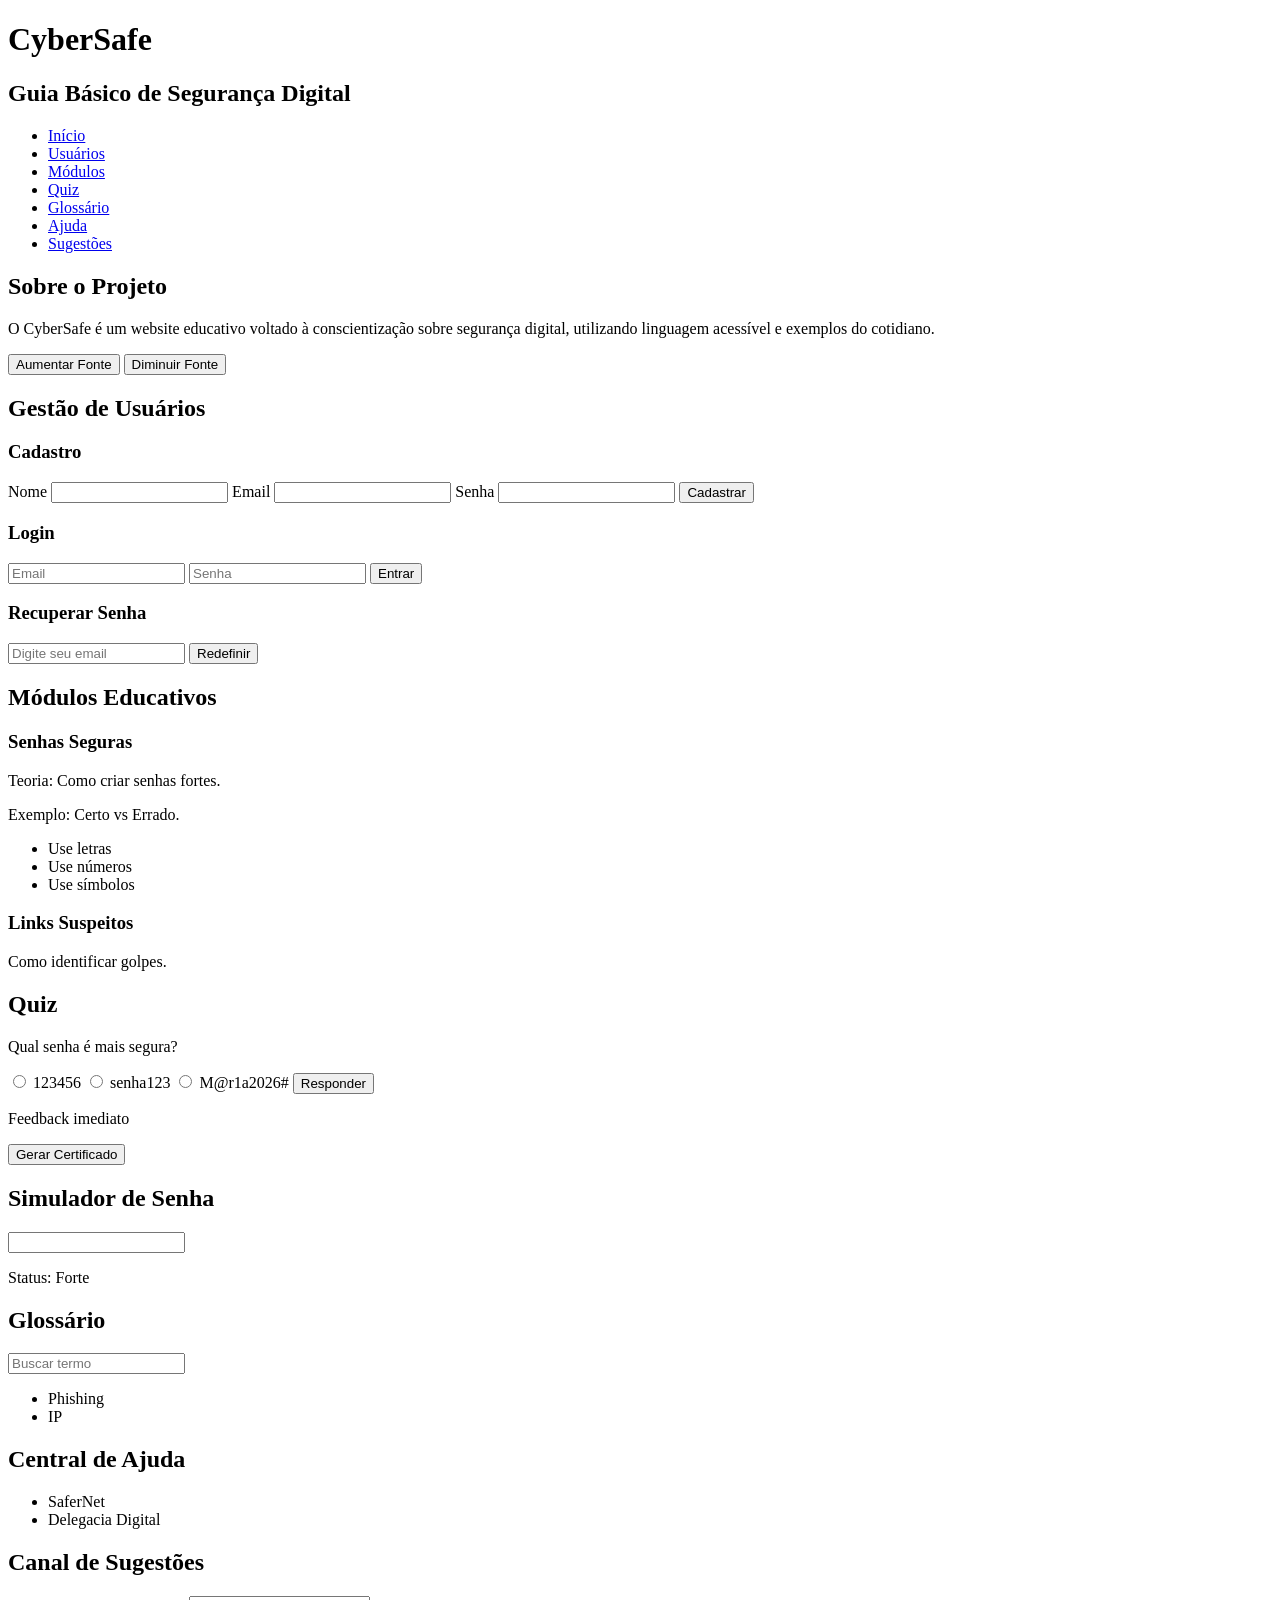
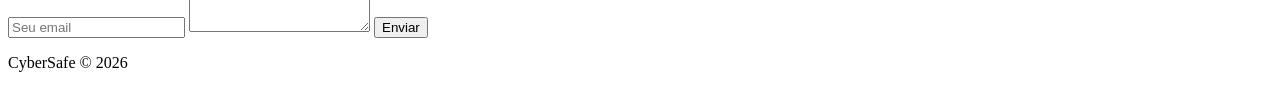
==== index.html @ d8302a33 "feat: adiciona esqueleto do website" ====
<!DOCTYPE html>
<html lang="pt-br">

<head>
<meta charset="UTF-8">
<meta name="viewport" content="width=device-width, initial-scale=1.0">
<title>CyberSafe – Guia Básico de Segurança Digital</title>
</head>

<body>

<header>
<h1>CyberSafe</h1>
<h2>Guia Básico de Segurança Digital</h2>

<nav>
<ul>
<li><a href="#inicio">Início</a></li>
<li><a href="#usuarios">Usuários</a></li>
<li><a href="#modulos">Módulos</a></li>
<li><a href="#quiz">Quiz</a></li>
<li><a href="#glossario">Glossário</a></li>
<li><a href="#ajuda">Ajuda</a></li>
<li><a href="#contato">Sugestões</a></li>
</ul>
</nav>
</header>

<main>

<section id="inicio">
<h2>Sobre o Projeto</h2>

<p>
O CyberSafe é um website educativo voltado à conscientização sobre segurança digital, utilizando linguagem acessível e exemplos do cotidiano.
</p>

<button>Aumentar Fonte</button>
<button>Diminuir Fonte</button>
</section>

<section id="usuarios">

<h2>Gestão de Usuários</h2>

<h3>Cadastro</h3>

<form>
<label>Nome</label>
<input type="text" required>

<label>Email</label>
<input type="email" required>

<label>Senha</label>
<input type="password" required>

<button>Cadastrar</button>
</form>

<h3>Login</h3>

<form>
<input type="email" placeholder="Email" required>
<input type="password" placeholder="Senha" required>
<button>Entrar</button>
</form>

<h3>Recuperar Senha</h3>

<form>
<input type="email" placeholder="Digite seu email">
<button>Redefinir</button>
</form>

</section>

<section id="modulos">

<h2>Módulos Educativos</h2>

<article>
<h3>Senhas Seguras</h3>

<p>Teoria: Como criar senhas fortes.</p>

<p>Exemplo: Certo vs Errado.</p>

<ul>
<li>Use letras</li>
<li>Use números</li>
<li>Use símbolos</li>
</ul>
</article>

<article>
<h3>Links Suspeitos</h3>
<p>Como identificar golpes.</p>
</article>

</section>

<section id="quiz">

<h2>Quiz</h2>

<form>

<p>Qual senha é mais segura?</p>

<label>
<input type="radio" name="q1">
123456
</label>

<label>
<input type="radio" name="q1">
senha123
</label>

<label>
<input type="radio" name="q1">
M@r1a2026#
</label>

<button>Responder</button>

</form>

<p>Feedback imediato</p>

<button>Gerar Certificado</button>

</section>

<section>

<h2>Simulador de Senha</h2>

<input type="password">
<p>Status: Forte</p>

</section>

<section id="glossario">

<h2>Glossário</h2>

<form>
<input type="search" placeholder="Buscar termo">
</form>

<ul>
<li>Phishing</li>
<li>IP</li>
</ul>

</section>

<section id="ajuda">

<h2>Central de Ajuda</h2>

<ul>
<li>SaferNet</li>
<li>Delegacia Digital</li>
</ul>

</section>

<section id="contato">

<h2>Canal de Sugestões</h2>

<form>

<input type="email" placeholder="Seu email">

<textarea></textarea>

<button>Enviar</button>

</form>

</section>

</main>

<footer>

<p>CyberSafe © 2026</p>

</footer>

</body>
</html>
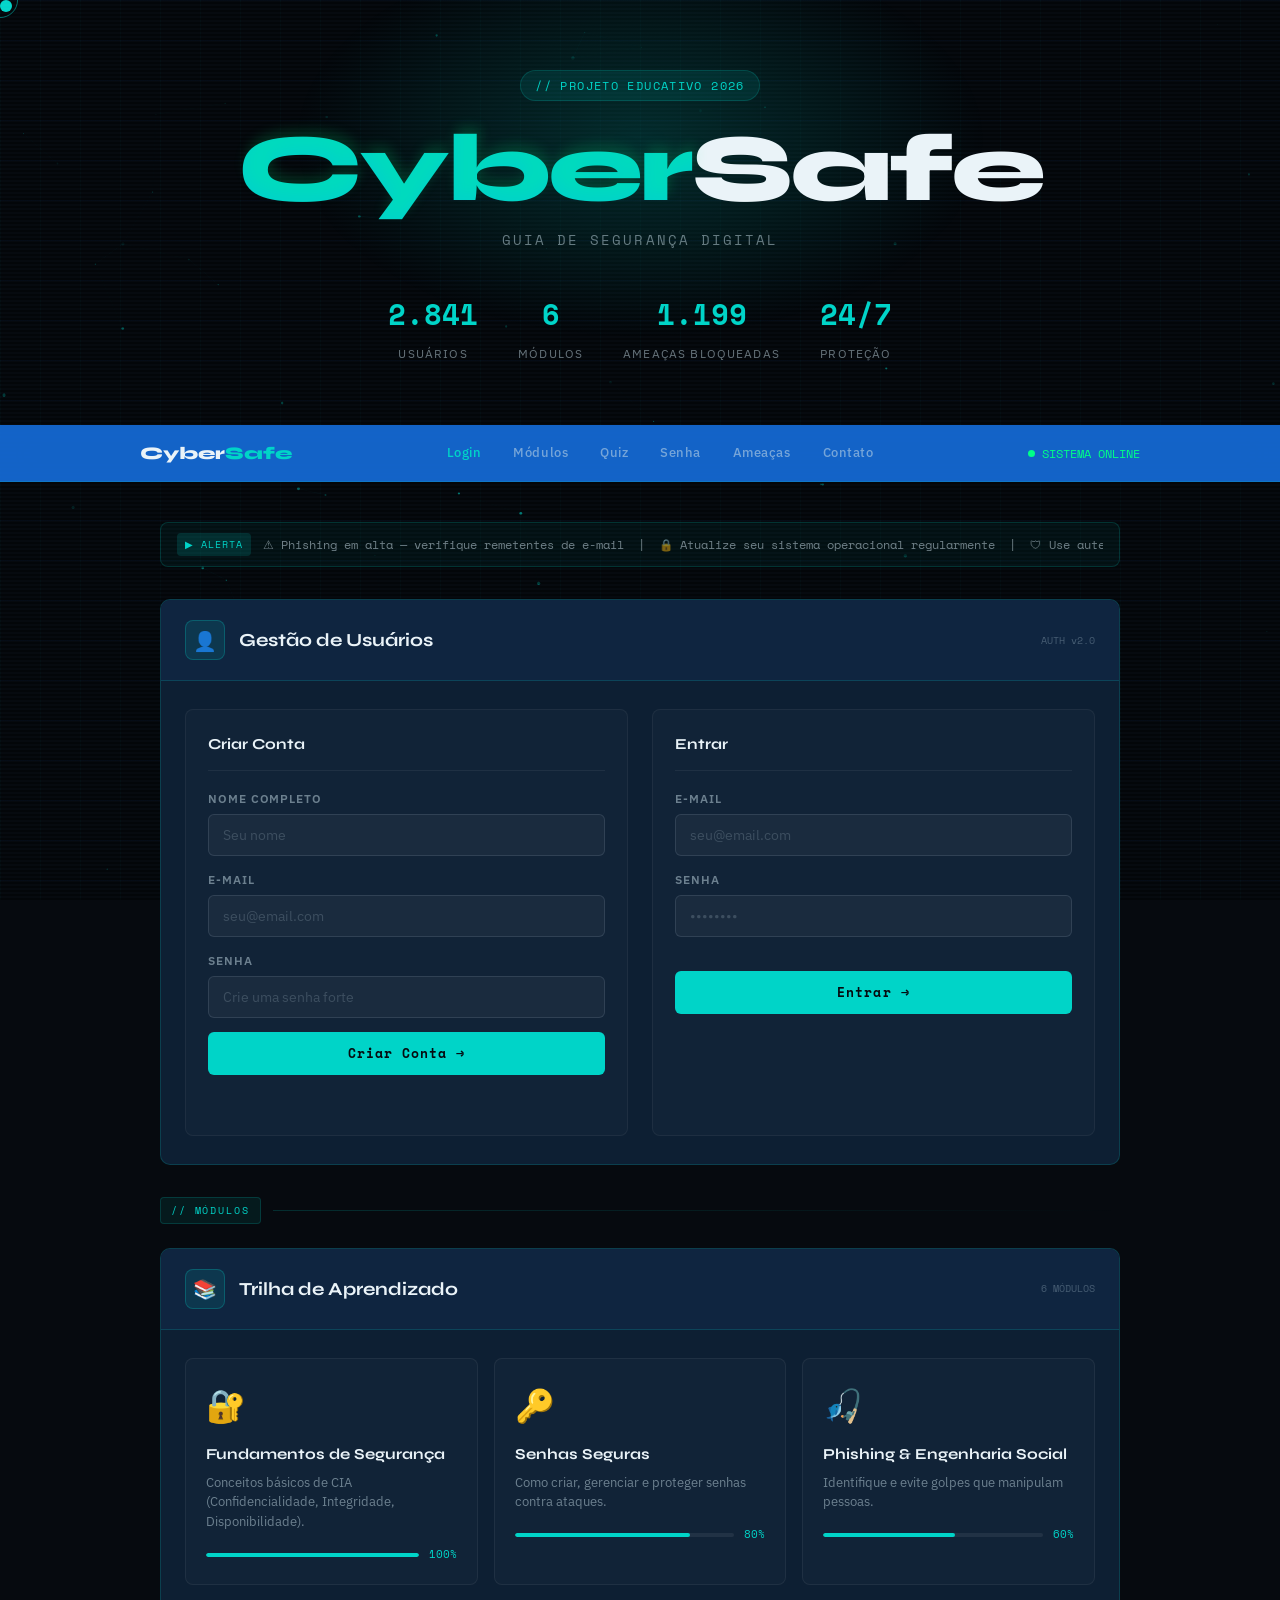
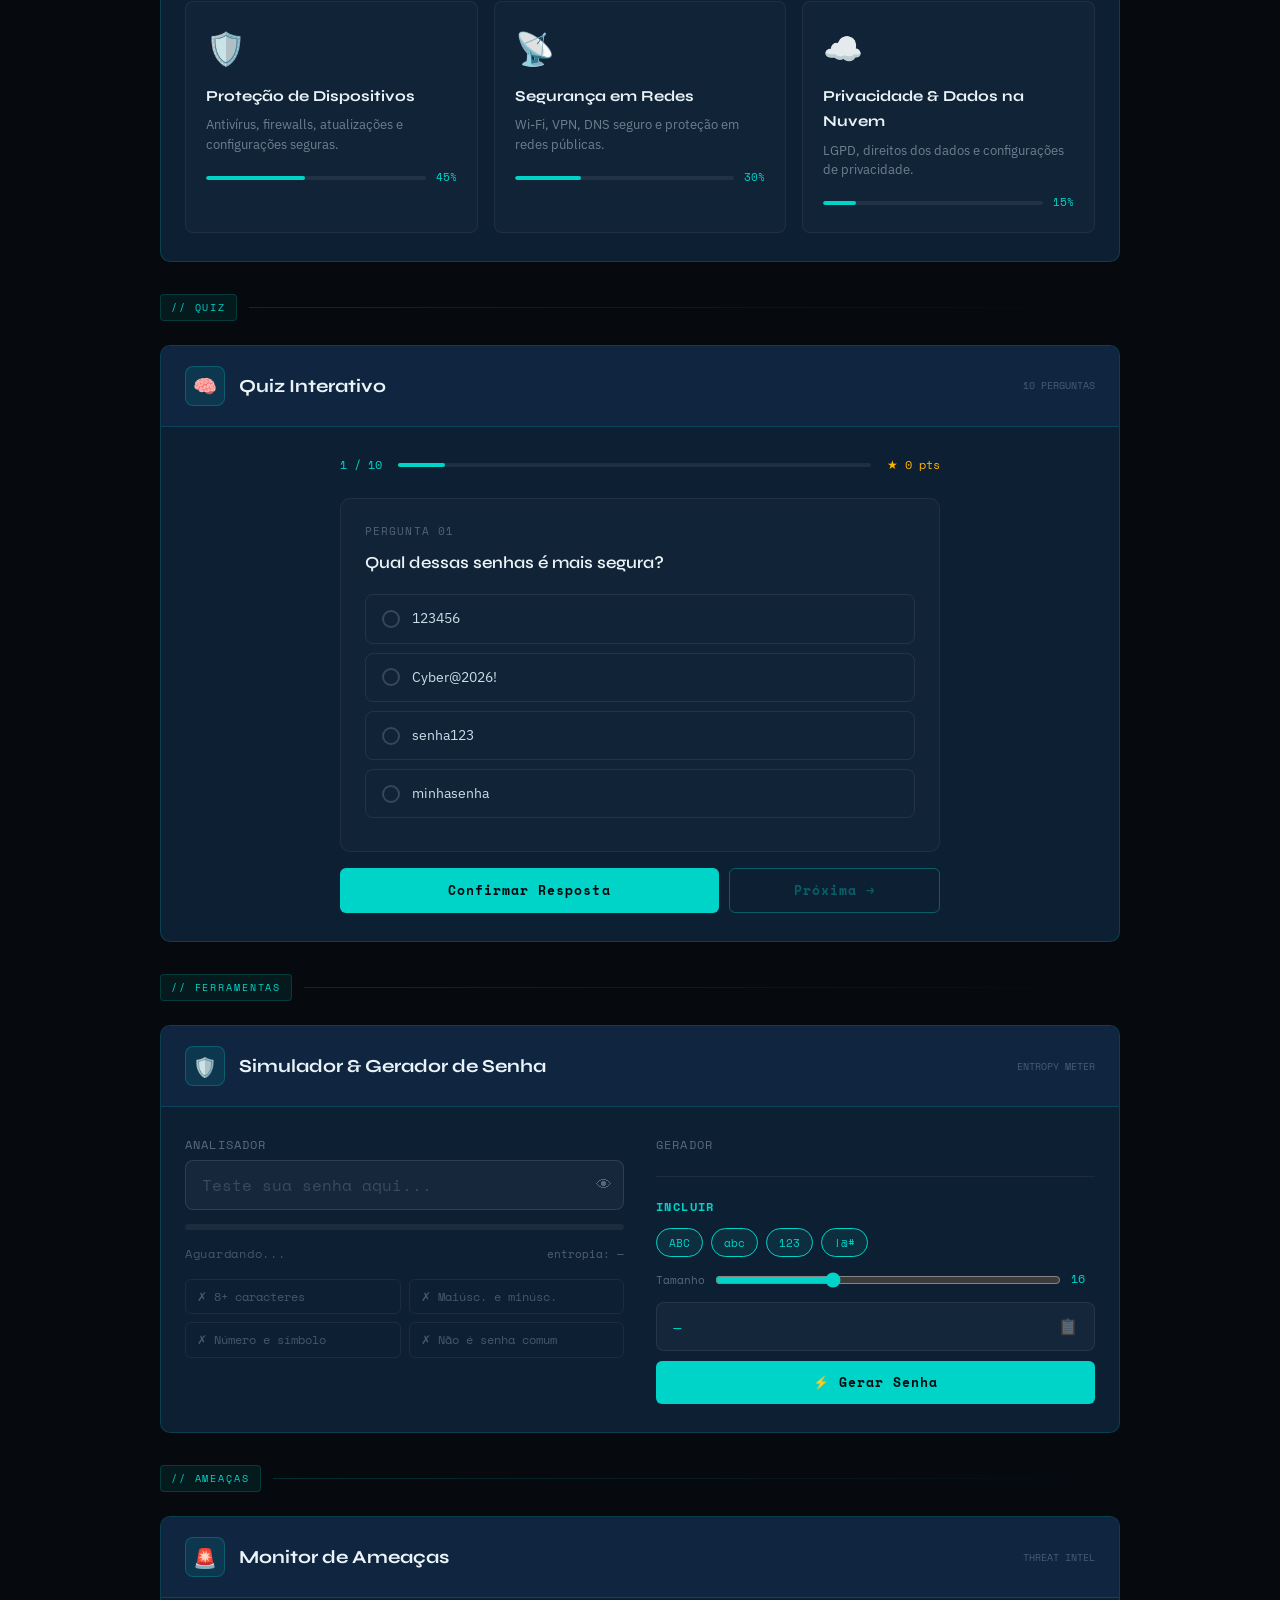
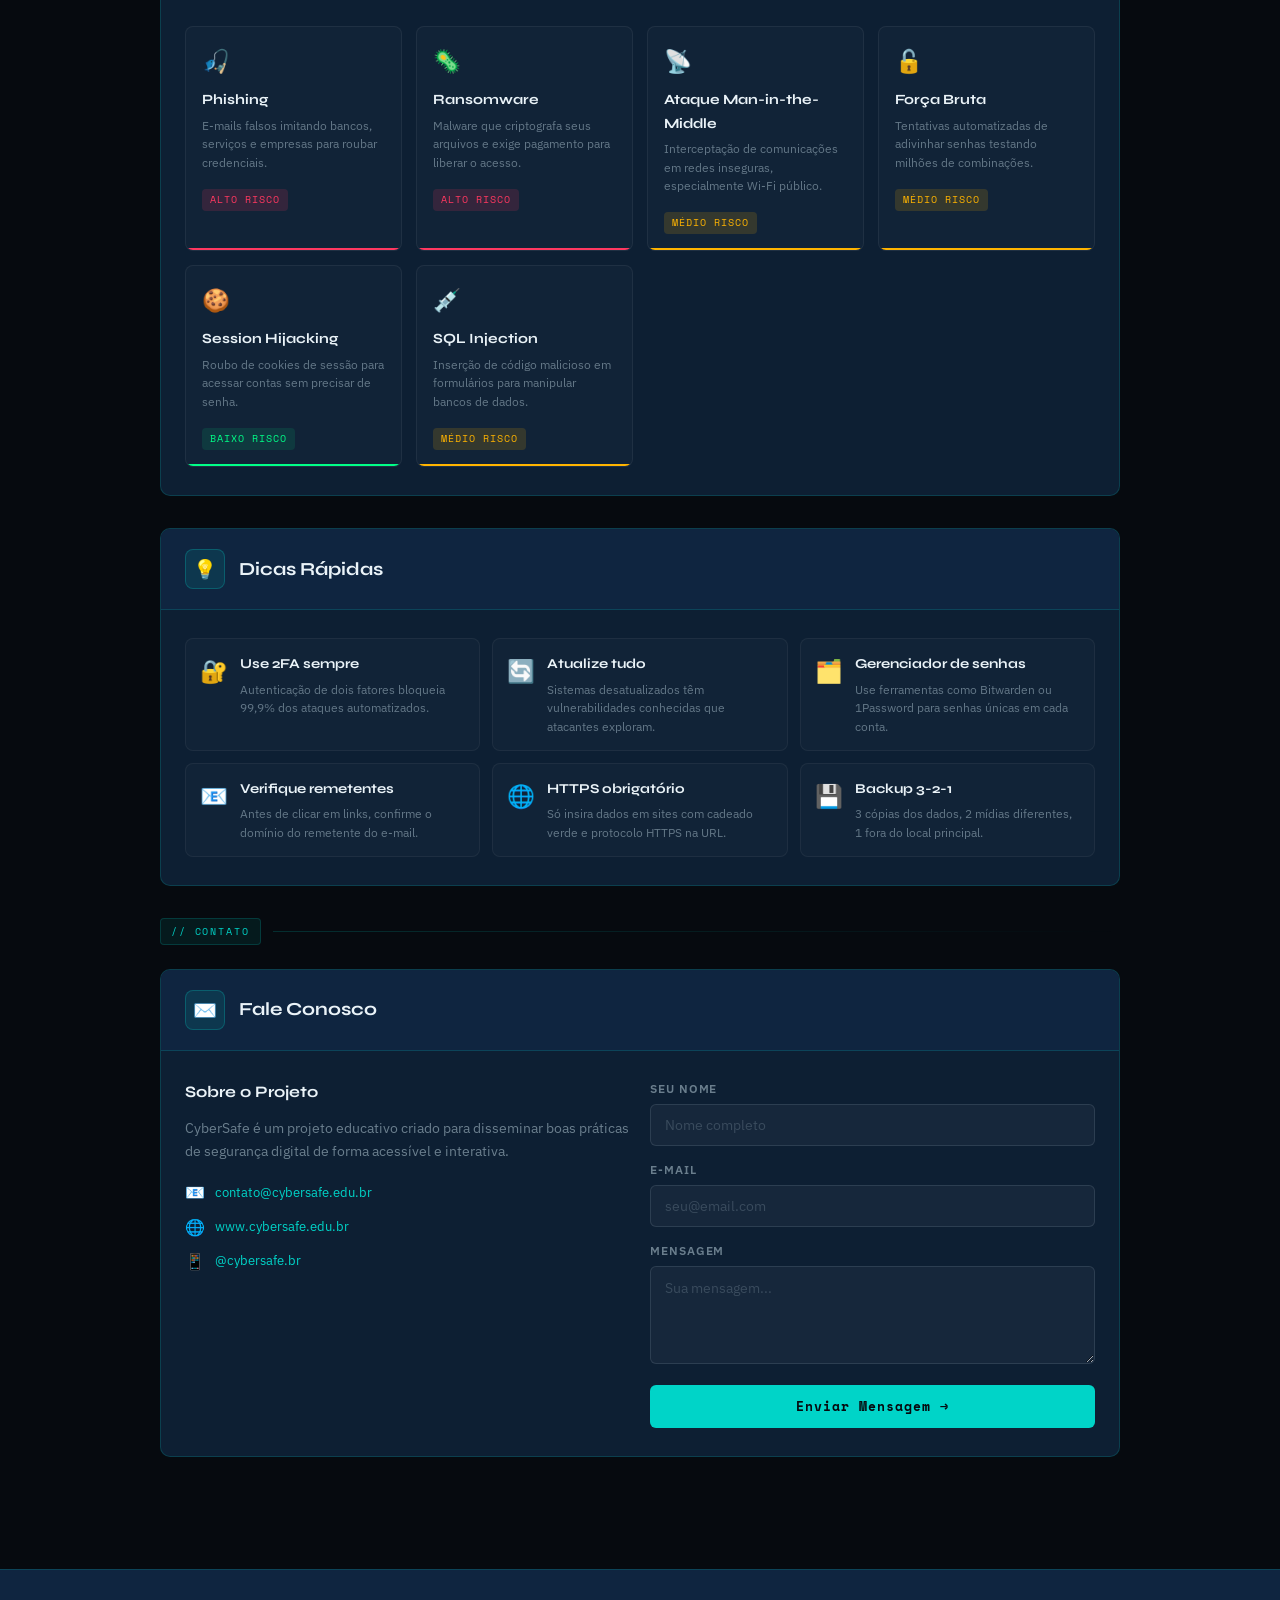
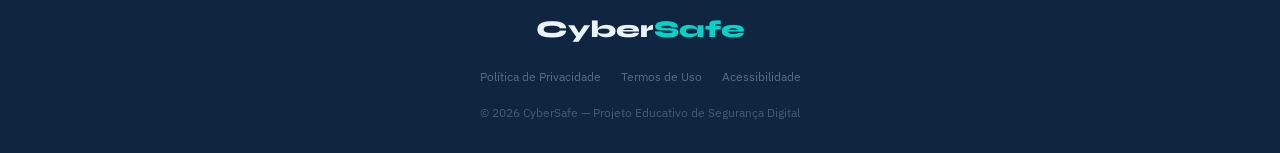
==== commit 8eb80f95: "feat: Aprimoramento do javascript" ====
--- a/index.html
+++ b/index.html
@@ -1,196 +1,441 @@
 <!DOCTYPE html>
 <html lang="pt-br">
-
 <head>
-<meta charset="UTF-8">
-<meta name="viewport" content="width=device-width, initial-scale=1.0">
-<title>CyberSafe – Guia Básico de Segurança Digital</title>
+  <meta charset="UTF-8">
+  <title>CyberSafe – Segurança Digital</title>
+  <meta name="viewport" content="width=device-width, initial-scale=1.0">
+  <link rel="preconnect" href="https://fonts.googleapis.com">
+  <link href="https://fonts.googleapis.com/css2?family=Space+Mono:wght@400;700&family=Syne:wght@400;600;700;800&family=IBM+Plex+Sans:wght@300;400;500;600&display=swap" rel="stylesheet">
+  <link rel="stylesheet" href="style.css">
 </head>
-
 <body>
 
+<!-- CURSOR -->
+<div id="cursor"></div>
+<div id="cursor-ring"></div>
+
+<!-- PARTICLES -->
+<canvas id="particles"></canvas>
+
+<!-- TOAST CONTAINER -->
+<div id="toast-container"></div>
+
+<!-- MODULE MODAL -->
+<div class="module-modal-overlay" id="module-overlay">
+  <div class="module-modal" id="module-modal">
+    <div class="modal-header">
+      <span class="modal-title" id="modal-title">Módulo</span>
+      <button class="modal-close" id="modal-close">✕</button>
+    </div>
+    <div class="modal-body" id="modal-body"></div>
+    <div class="modal-footer">
+      <button class="btn btn-primary" style="flex:1" onclick="document.getElementById('module-overlay').classList.remove('active')">Fechar</button>
+      <button class="btn btn-outline" style="flex:1" onclick="markModuleComplete()">✓ Marcar como Concluído</button>
+    </div>
+  </div>
+</div>
+
+<!-- HEADER -->
 <header>
-<h1>CyberSafe</h1>
-<h2>Guia Básico de Segurança Digital</h2>
-
+  <div class="header-glow"></div>
+  <div class="badge">// PROJETO EDUCATIVO 2026</div>
+  <h1><span class="cyber" data-text="Cyber">Cyber</span>Safe</h1>
+  <p>Guia de Segurança Digital</p>
+  <div class="header-stats">
+    <div class="stat-item">
+      <span class="stat-num" id="stat-users">2,847</span>
+      <span class="stat-label">Usuários</span>
+    </div>
+    <div class="stat-item">
+      <span class="stat-num">6</span>
+      <span class="stat-label">Módulos</span>
+    </div>
+    <div class="stat-item">
+      <span class="stat-num" id="stat-threats">1,204</span>
+      <span class="stat-label">Ameaças bloqueadas</span>
+    </div>
+    <div class="stat-item">
+      <span class="stat-num">24/7</span>
+      <span class="stat-label">Proteção</span>
+    </div>
+  </div>
+</header>
+
+<!-- NAV -->
 <nav>
-<ul>
-<li><a href="#inicio">Início</a></li>
-<li><a href="#usuarios">Usuários</a></li>
-<li><a href="#modulos">Módulos</a></li>
-<li><a href="#quiz">Quiz</a></li>
-<li><a href="#glossario">Glossário</a></li>
-<li><a href="#ajuda">Ajuda</a></li>
-<li><a href="#contato">Sugestões</a></li>
-</ul>
+  <div class="nav-inner">
+    <div class="nav-logo">Cyber<span>Safe</span></div>
+    <div class="nav-links">
+      <a href="#login">Login</a>
+      <a href="#modulos">Módulos</a>
+      <a href="#quiz">Quiz</a>
+      <a href="#ferramentas">Senha</a>
+      <a href="#ameacas">Ameaças</a>
+      <a href="#contato">Contato</a>
+    </div>
+    <div class="nav-status">
+      <div class="status-dot"></div>
+      SISTEMA ONLINE
+    </div>
+  </div>
 </nav>
-</header>
 
 <main>
 
-<section id="inicio">
-<h2>Sobre o Projeto</h2>
-
-<p>
-O CyberSafe é um website educativo voltado à conscientização sobre segurança digital, utilizando linguagem acessível e exemplos do cotidiano.
-</p>
-
-<button>Aumentar Fonte</button>
-<button>Diminuir Fonte</button>
-</section>
-
-<section id="usuarios">
-
-<h2>Gestão de Usuários</h2>
-
-<h3>Cadastro</h3>
-
-<form>
-<label>Nome</label>
-<input type="text" required>
-
-<label>Email</label>
-<input type="email" required>
-
-<label>Senha</label>
-<input type="password" required>
-
-<button>Cadastrar</button>
-</form>
-
-<h3>Login</h3>
-
-<form>
-<input type="email" placeholder="Email" required>
-<input type="password" placeholder="Senha" required>
-<button>Entrar</button>
-</form>
-
-<h3>Recuperar Senha</h3>
-
-<form>
-<input type="email" placeholder="Digite seu email">
-<button>Redefinir</button>
-</form>
-
-</section>
-
-<section id="modulos">
-
-<h2>Módulos Educativos</h2>
-
-<article>
-<h3>Senhas Seguras</h3>
-
-<p>Teoria: Como criar senhas fortes.</p>
-
-<p>Exemplo: Certo vs Errado.</p>
-
-<ul>
-<li>Use letras</li>
-<li>Use números</li>
-<li>Use símbolos</li>
-</ul>
-</article>
-
-<article>
-<h3>Links Suspeitos</h3>
-<p>Como identificar golpes.</p>
-</article>
-
-</section>
-
-<section id="quiz">
-
-<h2>Quiz</h2>
-
-<form>
-
-<p>Qual senha é mais segura?</p>
-
-<label>
-<input type="radio" name="q1">
-123456
-</label>
-
-<label>
-<input type="radio" name="q1">
-senha123
-</label>
-
-<label>
-<input type="radio" name="q1">
-M@r1a2026#
-</label>
-
-<button>Responder</button>
-
-</form>
-
-<p>Feedback imediato</p>
-
-<button>Gerar Certificado</button>
-
-</section>
-
-<section>
-
-<h2>Simulador de Senha</h2>
-
-<input type="password">
-<p>Status: Forte</p>
-
-</section>
-
-<section id="glossario">
-
-<h2>Glossário</h2>
-
-<form>
-<input type="search" placeholder="Buscar termo">
-</form>
-
-<ul>
-<li>Phishing</li>
-<li>IP</li>
-</ul>
-
-</section>
-
-<section id="ajuda">
-
-<h2>Central de Ajuda</h2>
-
-<ul>
-<li>SaferNet</li>
-<li>Delegacia Digital</li>
-</ul>
-
-</section>
-
-<section id="contato">
-
-<h2>Canal de Sugestões</h2>
-
-<form>
-
-<input type="email" placeholder="Seu email">
-
-<textarea></textarea>
-
-<button>Enviar</button>
-
-</form>
-
-</section>
+  <!-- TICKER -->
+  <div class="ticker-wrap">
+    <div class="ticker-label">▶ ALERTA</div>
+    <div class="ticker-scroll">
+      <div class="ticker-inner">
+        ⚠ Phishing em alta — verifique remetentes de e-mail &nbsp;|&nbsp;
+        🔒 Atualize seu sistema operacional regularmente &nbsp;|&nbsp;
+        🛡 Use autenticação em dois fatores em todas as contas &nbsp;|&nbsp;
+        🔑 Nunca reutilize senhas entre serviços diferentes &nbsp;|&nbsp;
+        📡 Evite redes Wi-Fi públicas sem VPN &nbsp;|&nbsp;
+        💾 Faça backups periódicos dos seus dados importantes &nbsp;|&nbsp;
+        🧩 Mantenha seus aplicativos sempre atualizados
+      </div>
+    </div>
+  </div>
+
+  <!-- LOGIN / CADASTRO -->
+  <section id="login" class="card" style="scroll-margin-top:70px">
+    <div class="card-header">
+      <div class="card-icon">👤</div>
+      <h2>Gestão de Usuários</h2>
+      <span class="card-meta">AUTH v2.0</span>
+    </div>
+    <div class="card-body">
+      <div id="session-bar">
+        <div class="session-avatar" id="session-avatar">😊</div>
+        <div class="session-info">
+          <div class="session-name" id="session-name">—</div>
+          <div class="session-status">● Sessão ativa</div>
+        </div>
+        <button id="btn-logout">Sair</button>
+      </div>
+      <div id="auth-forms">
+        <div class="form-grid">
+          <div class="form-box">
+            <h3>Criar Conta</h3>
+            <div class="field">
+              <label for="reg-name">Nome completo</label>
+              <input id="reg-name" type="text" placeholder="Seu nome">
+            </div>
+            <div class="field">
+              <label for="reg-email">E-mail</label>
+              <input id="reg-email" type="email" placeholder="seu@email.com">
+            </div>
+            <div class="field">
+              <label for="reg-pass">Senha</label>
+              <input id="reg-pass" type="password" placeholder="Crie uma senha forte">
+            </div>
+            <button id="btn-cadastro" class="btn btn-primary" style="margin-bottom:8px">Criar Conta →</button>
+            <p id="msg-cadastro" class="form-msg"></p>
+          </div>
+          <div class="form-box">
+            <h3>Entrar</h3>
+            <div class="field">
+              <label for="login-email">E-mail</label>
+              <input id="login-email" type="email" placeholder="seu@email.com">
+            </div>
+            <div class="field">
+              <label for="login-pass">Senha</label>
+              <input id="login-pass" type="password" placeholder="••••••••">
+            </div>
+            <div class="spacer"></div>
+            <button id="btn-login" class="btn btn-primary" style="margin-bottom:8px">Entrar →</button>
+            <p id="msg-login" class="form-msg"></p>
+          </div>
+        </div>
+      </div>
+    </div>
+  </section>
+
+  <!-- MÓDULOS -->
+  <div class="section-label" id="modulos">
+    <span class="tag">// MÓDULOS</span>
+    <div class="line"></div>
+  </div>
+
+  <div class="card" style="margin-bottom:32px">
+    <div class="card-header">
+      <div class="card-icon">📚</div>
+      <h2>Trilha de Aprendizado</h2>
+      <span class="card-meta">6 MÓDULOS</span>
+    </div>
+    <div class="card-body">
+      <div class="modules-grid" id="modules-grid">
+        <!-- Injetado via script.js -->
+      </div>
+    </div>
+  </div>
+
+  <!-- QUIZ -->
+  <div class="section-label" id="quiz">
+    <span class="tag">// QUIZ</span>
+    <div class="line"></div>
+  </div>
+
+  <section class="card" style="scroll-margin-top:70px">
+    <div class="card-header">
+      <div class="card-icon">🧠</div>
+      <h2>Quiz Interativo</h2>
+      <span class="card-meta">10 PERGUNTAS</span>
+    </div>
+    <div class="card-body">
+      <div class="quiz-container">
+        <div class="quiz-header">
+          <span class="quiz-prog-label" id="quiz-prog-label">1 / 10</span>
+          <div class="quiz-prog-bar-track">
+            <div class="quiz-prog-bar-fill" id="quiz-prog-fill" style="width:10%"></div>
+          </div>
+          <span class="quiz-score-badge" id="quiz-score-badge">★ 0 pts</span>
+        </div>
+        <div class="question-card slide-in" id="question-card">
+          <div class="question-num" id="question-num">PERGUNTA 01</div>
+          <p class="question-text" id="question-text">—</p>
+          <div id="options-list"></div>
+        </div>
+        <div class="quiz-feedback" id="quiz-feedback"></div>
+        <div class="quiz-actions">
+          <button id="btn-responder" class="btn btn-primary" style="flex:2">Confirmar Resposta</button>
+          <button id="btn-next" class="btn btn-outline" style="flex:1" disabled>Próxima →</button>
+        </div>
+        <div id="quiz-result">
+          <span class="result-emoji" id="result-emoji">🎉</span>
+          <h3 id="result-title">Parabéns!</h3>
+          <p id="result-text">Você completou o quiz.</p>
+          <span class="result-score" id="result-score">0 / 100</span>
+          <button id="btn-certificado" class="btn btn-accent" style="max-width:280px;margin:0 auto 12px">🏆 Gerar Certificado</button>
+          <br>
+          <button id="btn-reiniciar" class="btn btn-outline" style="max-width:280px;margin:0 auto">↺ Tentar Novamente</button>
+          <div id="cert-preview"></div>
+        </div>
+      </div>
+    </div>
+  </section>
+
+  <!-- SIMULADOR DE SENHA -->
+  <div class="section-label" id="ferramentas">
+    <span class="tag">// FERRAMENTAS</span>
+    <div class="line"></div>
+  </div>
+
+  <section class="card" style="scroll-margin-top:70px">
+    <div class="card-header">
+      <div class="card-icon">🛡️</div>
+      <h2>Simulador & Gerador de Senha</h2>
+      <span class="card-meta">ENTROPY METER</span>
+    </div>
+    <div class="card-body">
+      <div style="display:grid;grid-template-columns:repeat(auto-fit,minmax(280px,1fr));gap:32px">
+        <div class="strength-wrap">
+          <div class="strength-top">
+            <span style="font-family:var(--mono);font-size:0.72rem;color:rgba(200,221,232,0.4);letter-spacing:0.1em;text-transform:uppercase">Analisador</span>
+          </div>
+          <div class="pass-input-wrap">
+            <input id="strength-input" type="password" placeholder="Teste sua senha aqui...">
+            <button class="toggle-pass" id="toggle-pass-btn">👁</button>
+          </div>
+          <div class="strength-bar-track">
+            <div id="strength-bar-fill" class="strength-bar-fill"></div>
+          </div>
+          <div class="strength-top">
+            <div id="strength-label" class="strength-label" style="color:rgba(200,221,232,0.3)">Aguardando...</div>
+            <div id="entropy-display">entropia: —</div>
+          </div>
+          <ul id="strength-criteria" class="strength-criteria">
+            <li id="crit-len"      data-ok="false">✗ 8+ caracteres</li>
+            <li id="crit-case"     data-ok="false">✗ Maiúsc. e minúsc.</li>
+            <li id="crit-numsym"   data-ok="false">✗ Número e símbolo</li>
+            <li id="crit-nocommon" data-ok="false">✗ Não é senha comum</li>
+          </ul>
+        </div>
+        <div>
+          <div style="font-family:var(--mono);font-size:0.72rem;color:rgba(200,221,232,0.4);letter-spacing:0.1em;text-transform:uppercase;margin-bottom:14px">Gerador</div>
+          <div class="pass-generator">
+            <h4>Incluir</h4>
+            <div class="gen-options">
+              <button class="gen-toggle active" data-type="upper">ABC</button>
+              <button class="gen-toggle active" data-type="lower">abc</button>
+              <button class="gen-toggle active" data-type="numbers">123</button>
+              <button class="gen-toggle active" data-type="symbols">!@#</button>
+            </div>
+            <div class="gen-length">
+              <label>Tamanho</label>
+              <input type="range" id="gen-len-slider" min="8" max="32" value="16">
+              <span id="gen-len-val">16</span>
+            </div>
+            <div id="generated-pass"><span id="gen-pass-text">—</span><button id="btn-copy">📋</button></div>
+            <button class="btn btn-primary" id="btn-generate">⚡ Gerar Senha</button>
+          </div>
+        </div>
+      </div>
+    </div>
+  </section>
+
+  <!-- AMEAÇAS -->
+  <div class="section-label" id="ameacas">
+    <span class="tag">// AMEAÇAS</span>
+    <div class="line"></div>
+  </div>
+
+  <section class="card" style="scroll-margin-top:70px">
+    <div class="card-header">
+      <div class="card-icon">🚨</div>
+      <h2>Monitor de Ameaças</h2>
+      <span class="card-meta">THREAT INTEL</span>
+    </div>
+    <div class="card-body">
+      <div class="threat-grid">
+        <div class="threat-item lvl-high">
+          <span class="threat-icon">🎣</span>
+          <div class="threat-name">Phishing</div>
+          <div class="threat-desc">E-mails falsos imitando bancos, serviços e empresas para roubar credenciais.</div>
+          <span class="threat-badge">ALTO RISCO</span>
+        </div>
+        <div class="threat-item lvl-high">
+          <span class="threat-icon">🦠</span>
+          <div class="threat-name">Ransomware</div>
+          <div class="threat-desc">Malware que criptografa seus arquivos e exige pagamento para liberar o acesso.</div>
+          <span class="threat-badge">ALTO RISCO</span>
+        </div>
+        <div class="threat-item lvl-medium">
+          <span class="threat-icon">📡</span>
+          <div class="threat-name">Ataque Man-in-the-Middle</div>
+          <div class="threat-desc">Interceptação de comunicações em redes inseguras, especialmente Wi-Fi público.</div>
+          <span class="threat-badge">MÉDIO RISCO</span>
+        </div>
+        <div class="threat-item lvl-medium">
+          <span class="threat-icon">🔓</span>
+          <div class="threat-name">Força Bruta</div>
+          <div class="threat-desc">Tentativas automatizadas de adivinhar senhas testando milhões de combinações.</div>
+          <span class="threat-badge">MÉDIO RISCO</span>
+        </div>
+        <div class="threat-item lvl-low">
+          <span class="threat-icon">🍪</span>
+          <div class="threat-name">Session Hijacking</div>
+          <div class="threat-desc">Roubo de cookies de sessão para acessar contas sem precisar de senha.</div>
+          <span class="threat-badge">BAIXO RISCO</span>
+        </div>
+        <div class="threat-item lvl-medium">
+          <span class="threat-icon">💉</span>
+          <div class="threat-name">SQL Injection</div>
+          <div class="threat-desc">Inserção de código malicioso em formulários para manipular bancos de dados.</div>
+          <span class="threat-badge">MÉDIO RISCO</span>
+        </div>
+      </div>
+    </div>
+  </section>
+
+  <!-- DICAS RÁPIDAS -->
+  <section class="card">
+    <div class="card-header">
+      <div class="card-icon">💡</div>
+      <h2>Dicas Rápidas</h2>
+    </div>
+    <div class="card-body">
+      <div class="tips-grid">
+        <div class="tip-item">
+          <span class="tip-icon">🔐</span>
+          <div class="tip-text">
+            <h4>Use 2FA sempre</h4>
+            <p>Autenticação de dois fatores bloqueia 99,9% dos ataques automatizados.</p>
+          </div>
+        </div>
+        <div class="tip-item">
+          <span class="tip-icon">🔄</span>
+          <div class="tip-text">
+            <h4>Atualize tudo</h4>
+            <p>Sistemas desatualizados têm vulnerabilidades conhecidas que atacantes exploram.</p>
+          </div>
+        </div>
+        <div class="tip-item">
+          <span class="tip-icon">🗂️</span>
+          <div class="tip-text">
+            <h4>Gerenciador de senhas</h4>
+            <p>Use ferramentas como Bitwarden ou 1Password para senhas únicas em cada conta.</p>
+          </div>
+        </div>
+        <div class="tip-item">
+          <span class="tip-icon">📧</span>
+          <div class="tip-text">
+            <h4>Verifique remetentes</h4>
+            <p>Antes de clicar em links, confirme o domínio do remetente do e-mail.</p>
+          </div>
+        </div>
+        <div class="tip-item">
+          <span class="tip-icon">🌐</span>
+          <div class="tip-text">
+            <h4>HTTPS obrigatório</h4>
+            <p>Só insira dados em sites com cadeado verde e protocolo HTTPS na URL.</p>
+          </div>
+        </div>
+        <div class="tip-item">
+          <span class="tip-icon">💾</span>
+          <div class="tip-text">
+            <h4>Backup 3-2-1</h4>
+            <p>3 cópias dos dados, 2 mídias diferentes, 1 fora do local principal.</p>
+          </div>
+        </div>
+      </div>
+    </div>
+  </section>
+
+  <!-- CONTATO -->
+  <div class="section-label" id="contato">
+    <span class="tag">// CONTATO</span>
+    <div class="line"></div>
+  </div>
+
+  <section class="card" style="scroll-margin-top:70px">
+    <div class="card-header">
+      <div class="card-icon">✉️</div>
+      <h2>Fale Conosco</h2>
+    </div>
+    <div class="card-body">
+      <div class="contact-grid">
+        <div class="contact-info">
+          <h3>Sobre o Projeto</h3>
+          <p>CyberSafe é um projeto educativo criado para disseminar boas práticas de segurança digital de forma acessível e interativa.</p>
+          <div class="contact-links">
+            <a href="#" class="contact-link"><span class="contact-link-icon">📧</span> contato@cybersafe.edu.br</a>
+            <a href="#" class="contact-link"><span class="contact-link-icon">🌐</span> www.cybersafe.edu.br</a>
+            <a href="#" class="contact-link"><span class="contact-link-icon">📱</span> @cybersafe.br</a>
+          </div>
+        </div>
+        <div>
+          <div class="field">
+            <label>Seu nome</label>
+            <input id="contact-name" type="text" placeholder="Nome completo">
+          </div>
+          <div class="field">
+            <label>E-mail</label>
+            <input id="contact-email" type="email" placeholder="seu@email.com">
+          </div>
+          <div class="field">
+            <label>Mensagem</label>
+            <textarea id="contact-msg" rows="4" placeholder="Sua mensagem..."></textarea>
+          </div>
+          <button class="btn btn-primary" id="btn-contact">Enviar Mensagem →</button>
+        </div>
+      </div>
+    </div>
+  </section>
 
 </main>
 
 <footer>
-
-<p>CyberSafe © 2026</p>
-
+  <div class="footer-logo">Cyber<span>Safe</span></div>
+  <div class="footer-links">
+    <a href="#">Política de Privacidade</a>
+    <a href="#">Termos de Uso</a>
+    <a href="#">Acessibilidade</a>
+  </div>
+  <p>© 2026 CyberSafe — Projeto Educativo de Segurança Digital</p>
 </footer>
 
+<script src="script.js"></script>
 </body>
 </html>
--- a/style.css
+++ b/style.css
@@ -0,0 +1,1359 @@
+/* =============================================
+   RESET & ROOT
+============================================= */
+*, *::before, *::after { box-sizing: border-box; margin: 0; padding: 0; }
+
+:root {
+  --black:   #060a0f;
+  --navy:    #0a1628;
+  --teal:    #00d4c8;
+  --teal-dk: #00a89e;
+  --green:   #00ff88;
+  --amber:   #ffb400;
+  --red:     #ff3860;
+  --surface: #0d1f33;
+  --surface2:#0f2540;
+  --border:  rgba(0,212,200,0.18);
+  --text:    #c8dde8;
+  --white:   #eaf3f8;
+  --radius:  10px;
+  --mono: 'Space Mono', monospace;
+  --display: 'Syne', sans-serif;
+  --body: 'IBM Plex Sans', sans-serif;
+}
+
+html { scroll-behavior: smooth; }
+
+body {
+  font-family: var(--body);
+  background: var(--black);
+  color: var(--text);
+  line-height: 1.65;
+  cursor: none;
+  overflow-x: hidden;
+}
+
+/* =============================================
+   CUSTOM CURSOR
+============================================= */
+#cursor {
+  width: 12px; height: 12px;
+  background: var(--teal);
+  border-radius: 50%;
+  position: fixed; top: 0; left: 0;
+  pointer-events: none;
+  z-index: 9999;
+  transition: transform 0.1s, background 0.2s;
+  mix-blend-mode: screen;
+}
+#cursor-ring {
+  width: 36px; height: 36px;
+  border: 1.5px solid var(--teal);
+  border-radius: 50%;
+  position: fixed; top: 0; left: 0;
+  pointer-events: none;
+  z-index: 9998;
+  transition: transform 0.25s ease, width 0.2s, height 0.2s, border-color 0.2s;
+  opacity: 0.5;
+}
+
+/* =============================================
+   GRID BACKGROUND
+============================================= */
+body::before {
+  content: '';
+  position: fixed; inset: 0;
+  background-image:
+    linear-gradient(rgba(7, 81, 219, 0.04) 1px, transparent 1px),
+    linear-gradient(90deg, rgba(5, 185, 176, 0.04) 1px, transparent 1px);
+  background-size: 40px 40px;
+  pointer-events: none;
+  z-index: 0;
+}
+
+/* =============================================
+   SCAN LINE ANIMATION
+============================================= */
+body::after {
+  content: '';
+  position: fixed; inset: 0;
+  background: linear-gradient(transparent 50%, rgb(0, 0, 0) 50%);
+  background-size: 100% 4px;
+  pointer-events: none;
+  z-index: 1;
+  animation: scanlines 8s linear infinite;
+  opacity: 0.4;
+}
+@keyframes scanlines { from { background-position: 0 0; } to { background-position: 0 100px; } }
+
+/* =============================================
+   PARTICLES CANVAS
+============================================= */
+#particles { position: fixed; inset: 0; z-index: 0; pointer-events: none; }
+
+/* =============================================
+   HEADER
+============================================= */
+header {
+  position: relative;
+  padding: 70px 20px 60px;
+  text-align: center;
+  z-index: 10;
+  overflow: hidden;
+}
+
+.header-glow {
+  position: absolute;
+  top: -60px; left: 50%; transform: translateX(-50%);
+  width: 700px; height: 400px;
+  background: radial-gradient(ellipse at center, rgba(0,212,200,0.18) 0%, transparent 70%);
+  pointer-events: none;
+}
+
+.badge {
+  display: inline-block;
+  background: rgba(0,212,200,0.1);
+  border: 1px solid var(--border);
+  color: var(--teal);
+  font-family: var(--mono);
+  font-size: 0.72rem;
+  letter-spacing: 0.12em;
+  padding: 5px 14px;
+  border-radius: 20px;
+  margin-bottom: 20px;
+  animation: fadeDown 0.8s ease both;
+}
+
+header h1 {
+  font-family: var(--display);
+  font-size: clamp(3rem, 8vw, 6rem);
+  font-weight: 800;
+  letter-spacing: -0.03em;
+  color: var(--white);
+  line-height: 1;
+  animation: fadeDown 0.9s 0.1s ease both;
+}
+
+header h1 .cyber { color: var(--teal); position: relative; }
+header h1 .cyber::after {
+  content: attr(data-text);
+  position: absolute;
+  left: 3px; top: 3px;
+  color: rgba(0,255,136,0.15);
+  filter: blur(6px);
+}
+
+header p {
+  font-family: var(--mono);
+  font-size: 0.85rem;
+  color: rgba(200,221,232,0.5);
+  letter-spacing: 0.15em;
+  text-transform: uppercase;
+  margin-top: 12px;
+  animation: fadeDown 1s 0.2s ease both;
+}
+
+.header-stats {
+  display: flex;
+  justify-content: center;
+  gap: 40px;
+  margin-top: 40px;
+  animation: fadeDown 1.1s 0.3s ease both;
+  flex-wrap: wrap;
+}
+
+.stat-item { text-align: center; }
+.stat-num {
+  font-family: var(--mono);
+  font-size: 1.8rem;
+  color: var(--teal);
+  font-weight: 700;
+  display: block;
+}
+.stat-label {
+  font-size: 0.72rem;
+  letter-spacing: 0.1em;
+  text-transform: uppercase;
+  opacity: 0.5;
+}
+
+@keyframes fadeDown {
+  from { opacity: 0; transform: translateY(-20px); }
+  to   { opacity: 1; transform: translateY(0); }
+}
+
+/* =============================================
+   NAV
+============================================= */
+nav {
+  position: sticky; top: 0; z-index: 100;
+  background: rgba(21, 108, 216, 0.92);
+  backdrop-filter: blur(20px);
+  border-bottom: 1px solid var(--border);
+  padding: 0 20px;
+}
+
+.nav-inner {
+  max-width: 1000px;
+  margin: 0 auto;
+  display: flex;
+  align-items: center;
+  justify-content: space-between;
+  height: 56px;
+}
+
+.nav-logo {
+  font-family: var(--display);
+  font-weight: 800;
+  font-size: 1.1rem;
+  color: var(--white);
+}
+.nav-logo span { color: var(--teal); }
+
+.nav-links { display: flex; gap: 4px; }
+
+nav a {
+  color: rgba(200,221,232,0.55);
+  text-decoration: none;
+  font-size: 0.82rem;
+  font-weight: 500;
+  padding: 6px 14px;
+  border-radius: 6px;
+  transition: all 0.2s;
+  letter-spacing: 0.04em;
+}
+nav a:hover {
+  color: var(--teal);
+  background: rgba(0,212,200,0.08);
+}
+
+.nav-status {
+  display: flex;
+  align-items: center;
+  gap: 7px;
+  font-family: var(--mono);
+  font-size: 0.72rem;
+  color: var(--green);
+}
+.status-dot {
+  width: 7px; height: 7px;
+  background: var(--green);
+  border-radius: 50%;
+  animation: pulse 2s infinite;
+}
+@keyframes pulse {
+  0%, 100% { opacity: 1; box-shadow: 0 0 0 0 rgba(0,255,136,0.4); }
+  50% { opacity: 0.6; box-shadow: 0 0 0 6px rgba(0,255,136,0); }
+}
+
+/* =============================================
+   MAIN LAYOUT
+============================================= */
+main {
+  max-width: 1000px;
+  margin: 0 auto;
+  padding: 40px 20px 80px;
+  position: relative;
+  z-index: 10;
+}
+
+/* =============================================
+   SECTION LABELS
+============================================= */
+.section-label {
+  display: flex;
+  align-items: center;
+  gap: 12px;
+  margin-bottom: 24px;
+}
+.section-label .tag {
+  font-family: var(--mono);
+  font-size: 0.65rem;
+  letter-spacing: 0.18em;
+  text-transform: uppercase;
+  color: var(--teal);
+  background: rgba(0,212,200,0.08);
+  border: 1px solid var(--border);
+  padding: 4px 10px;
+  border-radius: 4px;
+}
+.section-label .line {
+  flex: 1;
+  height: 1px;
+  background: linear-gradient(to right, var(--border), transparent);
+}
+
+/* =============================================
+   CARDS
+============================================= */
+.card {
+  background: var(--surface);
+  border: 1px solid var(--border);
+  border-radius: var(--radius);
+  margin-bottom: 32px;
+  overflow: hidden;
+  transition: border-color 0.3s;
+  position: relative;
+}
+.card::before {
+  content: '';
+  position: absolute;
+  top: 0; left: 0; right: 0;
+  height: 2px;
+  background: linear-gradient(to right, transparent, var(--teal), transparent);
+  opacity: 0;
+  transition: opacity 0.3s;
+}
+.card:hover { border-color: rgba(0,212,200,0.35); }
+.card:hover::before { opacity: 1; }
+
+.card-header {
+  display: flex;
+  align-items: center;
+  gap: 14px;
+  padding: 20px 24px;
+  background: var(--surface2);
+  border-bottom: 1px solid var(--border);
+}
+
+.card-icon {
+  width: 40px; height: 40px;
+  background: rgba(0,212,200,0.1);
+  border: 1px solid rgba(0,212,200,0.25);
+  border-radius: 8px;
+  display: flex;
+  align-items: center;
+  justify-content: center;
+  font-size: 1.2rem;
+}
+
+.card-header h2 {
+  font-family: var(--display);
+  font-size: 1.15rem;
+  font-weight: 700;
+  color: var(--white);
+}
+
+.card-header .card-meta {
+  margin-left: auto;
+  font-family: var(--mono);
+  font-size: 0.65rem;
+  color: rgba(200,221,232,0.3);
+}
+
+.card-body { padding: 28px 24px; }
+
+/* =============================================
+   TERMINAL ALERT TICKER
+============================================= */
+.ticker-wrap {
+  background: rgba(0,212,200,0.05);
+  border: 1px solid var(--border);
+  border-radius: 8px;
+  padding: 10px 16px;
+  margin-bottom: 32px;
+  display: flex;
+  align-items: center;
+  gap: 12px;
+  overflow: hidden;
+}
+.ticker-label {
+  font-family: var(--mono);
+  font-size: 0.65rem;
+  color: var(--teal);
+  background: rgba(0,212,200,0.15);
+  padding: 3px 8px;
+  border-radius: 4px;
+  white-space: nowrap;
+  letter-spacing: 0.1em;
+}
+.ticker-scroll {
+  overflow: hidden;
+  flex: 1;
+}
+.ticker-inner {
+  font-family: var(--mono);
+  font-size: 0.72rem;
+  color: rgba(200,221,232,0.55);
+  white-space: nowrap;
+  animation: tickerAnim 30s linear infinite;
+}
+@keyframes tickerAnim {
+  0%   { transform: translateX(100%); }
+  100% { transform: translateX(-100%); }
+}
+
+/* =============================================
+   FORM
+============================================= */
+.form-grid {
+  display: grid;
+  grid-template-columns: repeat(auto-fit, minmax(280px, 1fr));
+  gap: 24px;
+}
+
+.form-box {
+  background: rgba(255,255,255,0.02);
+  border: 1px solid rgba(255,255,255,0.05);
+  border-radius: 8px;
+  padding: 22px;
+}
+
+.form-box h3 {
+  font-family: var(--display);
+  font-size: 0.95rem;
+  font-weight: 700;
+  color: var(--white);
+  margin-bottom: 18px;
+  padding-bottom: 12px;
+  border-bottom: 1px solid rgba(255,255,255,0.06);
+}
+
+.field { margin-bottom: 14px; }
+.field label {
+  display: block;
+  font-size: 0.72rem;
+  font-weight: 600;
+  letter-spacing: 0.08em;
+  text-transform: uppercase;
+  color: rgba(200,221,232,0.5);
+  margin-bottom: 6px;
+}
+
+.field input {
+  width: 100%;
+  padding: 11px 14px;
+  background: rgba(255,255,255,0.04);
+  border: 1px solid rgba(200,221,232,0.12);
+  border-radius: 6px;
+  color: var(--white);
+  font-family: var(--body);
+  font-size: 0.88rem;
+  transition: border-color 0.2s, box-shadow 0.2s;
+  outline: none;
+}
+.field input:focus {
+  border-color: var(--teal);
+  box-shadow: 0 0 0 3px rgba(0,212,200,0.12);
+}
+.field input::placeholder { color: rgba(200,221,232,0.2); }
+
+.btn {
+  width: 100%;
+  padding: 12px 20px;
+  border: none;
+  border-radius: 6px;
+  font-family: var(--mono);
+  font-size: 0.8rem;
+  font-weight: 700;
+  letter-spacing: 0.08em;
+  cursor: pointer;
+  transition: all 0.2s;
+  position: relative;
+  overflow: hidden;
+}
+.btn::after {
+  content: '';
+  position: absolute;
+  inset: 0;
+  background: white;
+  opacity: 0;
+  transition: opacity 0.15s;
+}
+.btn:active::after { opacity: 0.07; }
+
+.btn-primary { background: var(--teal); color: var(--black); }
+.btn-primary:hover {
+  background: var(--teal-dk);
+  transform: translateY(-1px);
+  box-shadow: 0 6px 20px rgba(0,212,200,0.3);
+}
+
+.btn-accent {
+  background: linear-gradient(135deg, var(--amber), #ff8c00);
+  color: var(--black);
+}
+.btn-accent:hover {
+  transform: translateY(-1px);
+  box-shadow: 0 6px 20px rgba(255,180,0,0.3);
+}
+
+.btn-outline {
+  background: transparent;
+  color: var(--teal);
+  border: 1px solid var(--teal);
+}
+.btn-outline:hover { background: rgba(0,212,200,0.1); }
+
+.btn:disabled { opacity: 0.35; cursor: not-allowed; pointer-events: none; }
+
+.form-msg {
+  font-family: var(--mono);
+  font-size: 0.75rem;
+  margin-top: 10px;
+  min-height: 20px;
+  text-align: center;
+}
+.form-msg.success { color: var(--green); }
+.form-msg.error   { color: var(--red); }
+
+/* =============================================
+   USER SESSION BAR
+============================================= */
+#session-bar {
+  display: none;
+  align-items: center;
+  gap: 12px;
+  background: rgba(0,255,136,0.06);
+  border: 1px solid rgba(0,255,136,0.2);
+  border-radius: 8px;
+  padding: 12px 18px;
+  margin-bottom: 20px;
+  animation: fadeIn 0.5s ease;
+}
+.session-avatar {
+  width: 34px; height: 34px;
+  background: linear-gradient(135deg, var(--teal), var(--green));
+  border-radius: 50%;
+  display: flex;
+  align-items: center;
+  justify-content: center;
+  font-size: 1rem;
+}
+.session-info { flex: 1; }
+.session-name {
+  font-size: 0.9rem;
+  font-weight: 600;
+  color: var(--white);
+}
+.session-status {
+  font-family: var(--mono);
+  font-size: 0.68rem;
+  color: var(--green);
+}
+#btn-logout {
+  background: transparent;
+  border: 1px solid rgba(255,56,96,0.4);
+  color: var(--red);
+  border-radius: 6px;
+  padding: 6px 14px;
+  font-family: var(--mono);
+  font-size: 0.72rem;
+  cursor: pointer;
+  transition: all 0.2s;
+}
+#btn-logout:hover {
+  background: rgba(255,56,96,0.1);
+  border-color: var(--red);
+}
+
+/* =============================================
+   MÓDULOS
+============================================= */
+#modulos { scroll-margin-top: 70px; }
+
+.modules-grid {
+  display: grid;
+  grid-template-columns: repeat(auto-fit, minmax(280px, 1fr));
+  gap: 16px;
+}
+
+.module-card {
+  background: rgba(255,255,255,0.02);
+  border: 1px solid rgba(255,255,255,0.06);
+  border-radius: 8px;
+  padding: 20px;
+  cursor: pointer;
+  transition: all 0.3s;
+  position: relative;
+  overflow: hidden;
+}
+.module-card::before {
+  content: '';
+  position: absolute;
+  top: 0; left: 0;
+  width: 3px; height: 100%;
+  background: var(--teal);
+  transform: scaleY(0);
+  transition: transform 0.3s;
+  transform-origin: top;
+}
+.module-card:hover {
+  border-color: rgba(0,212,200,0.25);
+  background: rgba(0,212,200,0.04);
+  transform: translateY(-3px);
+  box-shadow: 0 10px 30px rgba(0,0,0,0.3);
+}
+.module-card:hover::before { transform: scaleY(1); }
+
+.module-emoji { font-size: 2rem; margin-bottom: 10px; display: block; }
+.module-title {
+  font-family: var(--display);
+  font-size: 0.95rem;
+  font-weight: 700;
+  color: var(--white);
+  margin-bottom: 6px;
+}
+.module-desc {
+  font-size: 0.82rem;
+  color: rgba(200,221,232,0.5);
+  line-height: 1.5;
+}
+.module-progress {
+  display: flex;
+  align-items: center;
+  gap: 10px;
+  margin-top: 14px;
+}
+.module-bar-track {
+  flex: 1;
+  height: 4px;
+  background: rgba(255,255,255,0.07);
+  border-radius: 10px;
+  overflow: hidden;
+}
+.module-bar-fill {
+  height: 100%;
+  background: var(--teal);
+  border-radius: 10px;
+  transition: width 1s ease;
+}
+.module-pct {
+  font-family: var(--mono);
+  font-size: 0.68rem;
+  color: var(--teal);
+  white-space: nowrap;
+}
+
+.module-modal-overlay {
+  display: none;
+  position: fixed; inset: 0;
+  background: rgba(0,0,0,0.85);
+  backdrop-filter: blur(6px);
+  z-index: 500;
+  align-items: center;
+  justify-content: center;
+  padding: 20px;
+}
+.module-modal-overlay.active { display: flex; }
+.module-modal {
+  background: var(--surface);
+  border: 1px solid var(--border);
+  border-radius: var(--radius);
+  max-width: 600px;
+  width: 100%;
+  max-height: 80vh;
+  overflow-y: auto;
+  animation: modalIn 0.3s ease;
+}
+@keyframes modalIn {
+  from { opacity: 0; transform: scale(0.93) translateY(20px); }
+  to   { opacity: 1; transform: scale(1) translateY(0); }
+}
+.modal-header {
+  display: flex;
+  align-items: center;
+  justify-content: space-between;
+  padding: 20px 24px;
+  border-bottom: 1px solid var(--border);
+}
+.modal-title {
+  font-family: var(--display);
+  font-size: 1.1rem;
+  font-weight: 700;
+  color: var(--white);
+}
+.modal-close {
+  background: transparent;
+  border: none;
+  color: rgba(200,221,232,0.4);
+  font-size: 1.2rem;
+  cursor: pointer;
+  transition: color 0.2s;
+}
+.modal-close:hover { color: var(--white); }
+.modal-body { padding: 24px; }
+.modal-body h4 {
+  font-family: var(--mono);
+  font-size: 0.8rem;
+  color: var(--teal);
+  letter-spacing: 0.1em;
+  text-transform: uppercase;
+  margin: 18px 0 8px;
+}
+.modal-body h4:first-child { margin-top: 0; }
+.modal-body p {
+  font-size: 0.88rem;
+  color: var(--text);
+  line-height: 1.7;
+}
+.modal-body ul { list-style: none; margin-top: 8px; }
+.modal-body ul li {
+  font-size: 0.85rem;
+  color: var(--text);
+  padding: 5px 0;
+  padding-left: 18px;
+  position: relative;
+}
+.modal-body ul li::before {
+  content: '›';
+  position: absolute;
+  left: 0;
+  color: var(--teal);
+}
+.modal-footer {
+  padding: 16px 24px;
+  border-top: 1px solid var(--border);
+  display: flex;
+  gap: 10px;
+}
+
+/* =============================================
+   QUIZ
+============================================= */
+.quiz-container { max-width: 600px; margin: 0 auto; }
+
+.quiz-header {
+  display: flex;
+  align-items: center;
+  justify-content: space-between;
+  margin-bottom: 24px;
+}
+
+.quiz-prog-label {
+  font-family: var(--mono);
+  font-size: 0.72rem;
+  color: var(--teal);
+}
+.quiz-prog-bar-track {
+  flex: 1;
+  margin: 0 16px;
+  height: 4px;
+  background: rgba(255,255,255,0.07);
+  border-radius: 10px;
+}
+.quiz-prog-bar-fill {
+  height: 100%;
+  background: var(--teal);
+  border-radius: 10px;
+  transition: width 0.5s ease;
+}
+.quiz-score-badge {
+  font-family: var(--mono);
+  font-size: 0.72rem;
+  color: var(--amber);
+}
+
+.question-card {
+  background: rgba(255,255,255,0.02);
+  border: 1px solid rgba(255,255,255,0.06);
+  border-radius: 10px;
+  padding: 24px;
+  margin-bottom: 16px;
+  transition: all 0.4s;
+}
+.question-card.slide-out {
+  opacity: 0;
+  transform: translateX(-30px);
+}
+.question-card.slide-in {
+  animation: slideIn 0.4s ease;
+}
+@keyframes slideIn {
+  from { opacity: 0; transform: translateX(30px); }
+  to   { opacity: 1; transform: translateX(0); }
+}
+
+.question-num {
+  font-family: var(--mono);
+  font-size: 0.68rem;
+  color: rgba(200,221,232,0.35);
+  letter-spacing: 0.1em;
+  margin-bottom: 10px;
+}
+
+.question-text {
+  font-family: var(--display);
+  font-size: 1.05rem;
+  font-weight: 600;
+  color: var(--white);
+  margin-bottom: 20px;
+  line-height: 1.4;
+}
+
+.radio-option {
+  display: flex;
+  align-items: center;
+  gap: 12px;
+  padding: 12px 16px;
+  border: 1px solid rgba(255,255,255,0.08);
+  border-radius: 8px;
+  margin-bottom: 9px;
+  cursor: pointer;
+  transition: all 0.2s;
+  user-select: none;
+}
+.radio-option:hover {
+  border-color: rgba(0,212,200,0.3);
+  background: rgba(0,212,200,0.04);
+}
+.radio-option input[type="radio"] { display: none; }
+.radio-circle {
+  width: 18px; height: 18px;
+  border: 2px solid rgba(200,221,232,0.2);
+  border-radius: 50%;
+  flex-shrink: 0;
+  transition: all 0.2s;
+  position: relative;
+}
+.radio-option input:checked + .radio-circle {
+  border-color: var(--teal);
+  background: var(--teal);
+}
+.radio-option input:checked + .radio-circle::after {
+  content: '';
+  position: absolute;
+  top: 50%; left: 50%;
+  transform: translate(-50%, -50%);
+  width: 6px; height: 6px;
+  background: var(--black);
+  border-radius: 50%;
+}
+.radio-option span { font-size: 0.88rem; color: var(--text); }
+.radio-option.correta { border-color: var(--green); background: rgba(0,255,136,0.06); }
+.radio-option.correta span { color: var(--green); }
+.radio-option.errada { border-color: var(--red); background: rgba(255,56,96,0.06); }
+.radio-option.errada span { color: var(--red); }
+
+.quiz-feedback {
+  padding: 12px 16px;
+  border-radius: 8px;
+  font-size: 0.85rem;
+  margin-bottom: 16px;
+  display: none;
+}
+.quiz-feedback.visible { display: block; }
+.quiz-feedback.ok {
+  background: rgba(0,255,136,0.08);
+  border: 1px solid rgba(0,255,136,0.3);
+  color: var(--green);
+}
+.quiz-feedback.fail {
+  background: rgba(255,56,96,0.08);
+  border: 1px solid rgba(255,56,96,0.3);
+  color: var(--red);
+}
+
+.quiz-actions { display: flex; gap: 10px; }
+
+#quiz-result {
+  text-align: center;
+  padding: 30px;
+  display: none;
+}
+#quiz-result .result-emoji { font-size: 3rem; display: block; margin-bottom: 10px; }
+#quiz-result h3 {
+  font-family: var(--display);
+  font-size: 1.4rem;
+  font-weight: 800;
+  color: var(--white);
+  margin-bottom: 8px;
+}
+#quiz-result p {
+  font-size: 0.88rem;
+  color: rgba(200,221,232,0.55);
+  margin-bottom: 20px;
+}
+.result-score {
+  font-family: var(--mono);
+  font-size: 2.5rem;
+  font-weight: 700;
+  color: var(--teal);
+  display: block;
+  margin-bottom: 20px;
+}
+
+/* =============================================
+   SIMULADOR DE SENHA
+============================================= */
+.strength-wrap { max-width: 500px; }
+
+.pass-input-wrap { position: relative; }
+#strength-input {
+  width: 100%;
+  padding: 12px 44px 12px 16px;
+  background: rgba(255,255,255,0.04);
+  border: 1px solid rgba(200,221,232,0.12);
+  border-radius: 8px;
+  color: var(--white);
+  font-family: var(--mono);
+  font-size: 1rem;
+  transition: border-color 0.2s, box-shadow 0.2s;
+  outline: none;
+}
+#strength-input:focus {
+  border-color: var(--teal);
+  box-shadow: 0 0 0 3px rgba(0,212,200,0.12);
+}
+#strength-input::placeholder { color: rgba(200,221,232,0.2); }
+.toggle-pass {
+  position: absolute;
+  right: 12px; top: 50%;
+  transform: translateY(-50%);
+  background: none;
+  border: none;
+  color: rgba(200,221,232,0.35);
+  cursor: pointer;
+  font-size: 1rem;
+  transition: color 0.2s;
+}
+.toggle-pass:hover { color: var(--teal); }
+
+.strength-bar-track {
+  height: 6px;
+  background: rgba(255,255,255,0.06);
+  border-radius: 10px;
+  margin: 14px 0;
+  overflow: hidden;
+}
+.strength-bar-fill {
+  height: 100%;
+  width: 0%;
+  border-radius: 10px;
+  transition: width 0.5s ease, background 0.4s;
+}
+
+.strength-top {
+  display: flex;
+  justify-content: space-between;
+  align-items: center;
+  margin-bottom: 6px;
+}
+.strength-label {
+  font-family: var(--mono);
+  font-size: 0.78rem;
+  letter-spacing: 0.06em;
+}
+#entropy-display {
+  font-family: var(--mono);
+  font-size: 0.68rem;
+  color: rgba(200,221,232,0.35);
+}
+
+.strength-criteria {
+  list-style: none;
+  margin-top: 14px;
+  display: grid;
+  grid-template-columns: 1fr 1fr;
+  gap: 8px;
+}
+.strength-criteria li {
+  font-family: var(--mono);
+  font-size: 0.73rem;
+  padding: 7px 11px;
+  border-radius: 6px;
+  border: 1px solid transparent;
+  transition: all 0.3s;
+}
+.strength-criteria li[data-ok="true"] {
+  color: var(--green);
+  border-color: rgba(0,255,136,0.2);
+  background: rgba(0,255,136,0.05);
+}
+.strength-criteria li[data-ok="false"] {
+  color: rgba(200,221,232,0.3);
+  border-color: rgba(255,255,255,0.06);
+}
+
+.pass-generator {
+  margin-top: 22px;
+  padding-top: 20px;
+  border-top: 1px solid rgba(255,255,255,0.06);
+}
+.pass-generator h4 {
+  font-family: var(--mono);
+  font-size: 0.72rem;
+  color: var(--teal);
+  text-transform: uppercase;
+  letter-spacing: 0.12em;
+  margin-bottom: 12px;
+}
+.gen-options {
+  display: flex;
+  gap: 8px;
+  flex-wrap: wrap;
+  margin-bottom: 12px;
+}
+.gen-toggle {
+  padding: 5px 12px;
+  border-radius: 20px;
+  border: 1px solid rgba(200,221,232,0.12);
+  background: transparent;
+  color: rgba(200,221,232,0.45);
+  font-family: var(--mono);
+  font-size: 0.7rem;
+  cursor: pointer;
+  transition: all 0.2s;
+}
+.gen-toggle.active {
+  border-color: var(--teal);
+  color: var(--teal);
+  background: rgba(0,212,200,0.08);
+}
+.gen-length {
+  display: flex;
+  align-items: center;
+  gap: 10px;
+  margin-bottom: 12px;
+}
+.gen-length label {
+  font-family: var(--mono);
+  font-size: 0.7rem;
+  color: rgba(200,221,232,0.4);
+}
+.gen-length input[type="range"] {
+  flex: 1;
+  accent-color: var(--teal);
+}
+#gen-len-val {
+  font-family: var(--mono);
+  font-size: 0.78rem;
+  color: var(--teal);
+  min-width: 24px;
+}
+#generated-pass {
+  font-family: var(--mono);
+  font-size: 0.88rem;
+  background: rgba(255,255,255,0.03);
+  border: 1px solid rgba(255,255,255,0.08);
+  border-radius: 8px;
+  padding: 12px 16px;
+  color: var(--teal);
+  word-break: break-all;
+  min-height: 46px;
+  display: flex;
+  align-items: center;
+  justify-content: space-between;
+  gap: 10px;
+  margin-bottom: 10px;
+}
+#generated-pass span { flex: 1; }
+#btn-copy {
+  background: none;
+  border: none;
+  color: rgba(200,221,232,0.3);
+  cursor: pointer;
+  font-size: 1rem;
+  transition: color 0.2s;
+  flex-shrink: 0;
+}
+#btn-copy:hover { color: var(--teal); }
+
+/* =============================================
+   AMEAÇAS / THREAT MONITOR
+============================================= */
+.threat-grid {
+  display: grid;
+  grid-template-columns: repeat(auto-fit, minmax(200px, 1fr));
+  gap: 14px;
+}
+
+.threat-item {
+  background: rgba(255,255,255,0.02);
+  border: 1px solid rgba(255,255,255,0.06);
+  border-radius: 8px;
+  padding: 16px;
+  position: relative;
+  overflow: hidden;
+}
+.threat-item::after {
+  content: '';
+  position: absolute;
+  bottom: 0; left: 0; right: 0;
+  height: 2px;
+}
+.threat-item.lvl-high::after   { background: var(--red); }
+.threat-item.lvl-medium::after { background: var(--amber); }
+.threat-item.lvl-low::after    { background: var(--green); }
+
+.threat-icon { font-size: 1.4rem; margin-bottom: 8px; display: block; }
+.threat-name {
+  font-family: var(--display);
+  font-size: 0.88rem;
+  font-weight: 700;
+  color: var(--white);
+  margin-bottom: 4px;
+}
+.threat-desc {
+  font-size: 0.78rem;
+  color: rgba(200,221,232,0.45);
+  line-height: 1.5;
+  margin-bottom: 12px;
+}
+.threat-badge {
+  display: inline-block;
+  font-family: var(--mono);
+  font-size: 0.62rem;
+  letter-spacing: 0.1em;
+  text-transform: uppercase;
+  padding: 3px 8px;
+  border-radius: 4px;
+}
+.lvl-high   .threat-badge { background: rgba(255,56,96,0.15); color: var(--red); }
+.lvl-medium .threat-badge { background: rgba(255,180,0,0.15); color: var(--amber); }
+.lvl-low    .threat-badge { background: rgba(0,255,136,0.1); color: var(--green); }
+
+/* =============================================
+   DICAS RÁPIDAS
+============================================= */
+.tips-grid {
+  display: grid;
+  grid-template-columns: repeat(auto-fit, minmax(240px, 1fr));
+  gap: 12px;
+}
+
+.tip-item {
+  display: flex;
+  gap: 12px;
+  padding: 14px;
+  border-radius: 8px;
+  background: rgba(255,255,255,0.02);
+  border: 1px solid rgba(255,255,255,0.05);
+  transition: all 0.2s;
+}
+.tip-item:hover {
+  border-color: rgba(0,212,200,0.2);
+  background: rgba(0,212,200,0.03);
+}
+.tip-icon { font-size: 1.4rem; flex-shrink: 0; }
+.tip-text h4 {
+  font-family: var(--display);
+  font-size: 0.85rem;
+  font-weight: 700;
+  color: var(--white);
+  margin-bottom: 4px;
+}
+.tip-text p {
+  font-size: 0.78rem;
+  color: rgba(200,221,232,0.45);
+  line-height: 1.5;
+}
+
+/* =============================================
+   CERTIFICADO
+============================================= */
+#cert-preview {
+  display: none;
+  border: 2px solid rgba(0,212,200,0.4);
+  border-radius: 12px;
+  padding: 36px;
+  text-align: center;
+  margin-top: 20px;
+  background: radial-gradient(ellipse at center, rgba(0,212,200,0.07) 0%, transparent 70%);
+  position: relative;
+  overflow: hidden;
+  animation: fadeIn 0.6s ease;
+}
+#cert-preview::before,
+#cert-preview::after {
+  content: '';
+  position: absolute;
+  top: 10px; left: 10px; right: 10px; bottom: 10px;
+  border: 1px solid rgba(0,212,200,0.12);
+  border-radius: 8px;
+  pointer-events: none;
+}
+#cert-preview::after {
+  top: 18px; left: 18px; right: 18px; bottom: 18px;
+  border-color: rgba(0,212,200,0.06);
+}
+.cert-label {
+  font-family: var(--mono);
+  font-size: 0.65rem;
+  letter-spacing: 0.25em;
+  text-transform: uppercase;
+  color: var(--teal);
+  margin-bottom: 8px;
+}
+.cert-title {
+  font-family: var(--display);
+  font-size: 1.6rem;
+  font-weight: 800;
+  color: var(--white);
+  margin-bottom: 8px;
+}
+.cert-name { font-size: 1.1rem; color: var(--teal); margin-bottom: 6px; }
+.cert-body {
+  font-size: 0.82rem;
+  color: rgba(200,221,232,0.5);
+  max-width: 380px;
+  margin: 0 auto 20px;
+  line-height: 1.6;
+}
+.cert-seal {
+  font-size: 3rem;
+  display: block;
+  margin-bottom: 12px;
+  filter: drop-shadow(0 0 12px rgba(0,212,200,0.5));
+}
+.cert-id {
+  font-family: var(--mono);
+  font-size: 0.62rem;
+  color: rgba(200,221,232,0.25);
+}
+
+/* =============================================
+   CONTATO
+============================================= */
+#contato { scroll-margin-top: 70px; }
+.contact-grid {
+  display: grid;
+  grid-template-columns: 1fr 1fr;
+  gap: 20px;
+}
+.contact-info h3 {
+  font-family: var(--display);
+  font-size: 1rem;
+  font-weight: 700;
+  color: var(--white);
+  margin-bottom: 12px;
+}
+.contact-info p {
+  font-size: 0.85rem;
+  color: rgba(200,221,232,0.5);
+  line-height: 1.7;
+}
+.contact-links {
+  margin-top: 16px;
+  display: flex;
+  flex-direction: column;
+  gap: 8px;
+}
+.contact-link {
+  display: flex;
+  align-items: center;
+  gap: 10px;
+  font-size: 0.82rem;
+  color: var(--teal);
+  text-decoration: none;
+  transition: opacity 0.2s;
+}
+.contact-link:hover { opacity: 0.75; }
+.contact-link-icon { font-size: 1rem; }
+
+textarea {
+  width: 100%;
+  padding: 12px 14px;
+  background: rgba(255,255,255,0.04);
+  border: 1px solid rgba(200,221,232,0.12);
+  border-radius: 6px;
+  color: var(--white);
+  font-family: var(--body);
+  font-size: 0.88rem;
+  outline: none;
+  resize: vertical;
+  transition: border-color 0.2s;
+}
+textarea:focus {
+  border-color: var(--teal);
+  box-shadow: 0 0 0 3px rgba(0,212,200,0.1);
+}
+textarea::placeholder { color: rgba(200,221,232,0.2); }
+
+/* =============================================
+   TOAST
+============================================= */
+#toast-container {
+  position: fixed;
+  bottom: 24px; right: 24px;
+  z-index: 9000;
+  display: flex;
+  flex-direction: column;
+  gap: 10px;
+}
+.toast {
+  background: var(--surface2);
+  border: 1px solid var(--border);
+  border-radius: 8px;
+  padding: 12px 18px;
+  font-family: var(--mono);
+  font-size: 0.78rem;
+  color: var(--white);
+  display: flex;
+  align-items: center;
+  gap: 10px;
+  max-width: 320px;
+  box-shadow: 0 8px 32px rgba(0,0,0,0.4);
+  animation: toastIn 0.4s ease;
+}
+.toast.out { animation: toastOut 0.3s ease forwards; }
+@keyframes toastIn {
+  from { opacity: 0; transform: translateX(20px); }
+  to   { opacity: 1; transform: translateX(0); }
+}
+@keyframes toastOut {
+  to   { opacity: 0; transform: translateX(20px); }
+}
+.toast-icon { font-size: 1rem; }
+
+/* =============================================
+   FOOTER
+============================================= */
+footer {
+  background: var(--surface2);
+  border-top: 1px solid var(--border);
+  padding: 40px 20px 30px;
+  text-align: center;
+  position: relative;
+  z-index: 10;
+}
+footer .footer-logo {
+  font-family: var(--display);
+  font-size: 1.5rem;
+  font-weight: 800;
+  color: var(--white);
+  margin-bottom: 8px;
+}
+footer .footer-logo span { color: var(--teal); }
+footer p {
+  font-size: 0.78rem;
+  color: rgba(200,221,232,0.3);
+}
+.footer-links {
+  display: flex;
+  justify-content: center;
+  gap: 20px;
+  margin: 16px 0;
+}
+.footer-links a {
+  font-size: 0.78rem;
+  color: rgba(200,221,232,0.4);
+  text-decoration: none;
+  transition: color 0.2s;
+}
+.footer-links a:hover { color: var(--teal); }
+
+/* =============================================
+   MISC / UTILITIES
+============================================= */
+@keyframes fadeIn {
+  from { opacity: 0; } to { opacity: 1; }
+}
+
+.highlight { color: var(--teal); }
+.spacer { height: 20px; }
+
+::-webkit-scrollbar { width: 6px; }
+::-webkit-scrollbar-track { background: var(--black); }
+::-webkit-scrollbar-thumb { background: rgba(0,212,200,0.25); border-radius: 10px; }
+::-webkit-scrollbar-thumb:hover { background: rgba(0,212,200,0.4); }
+
+/* =============================================
+   RESPONSIVE
+============================================= */
+@media (max-width: 640px) {
+  .nav-links a { font-size: 0.72rem; padding: 5px 8px; }
+  .nav-status { display: none; }
+  .strength-criteria { grid-template-columns: 1fr; }
+  .contact-grid { grid-template-columns: 1fr; }
+}
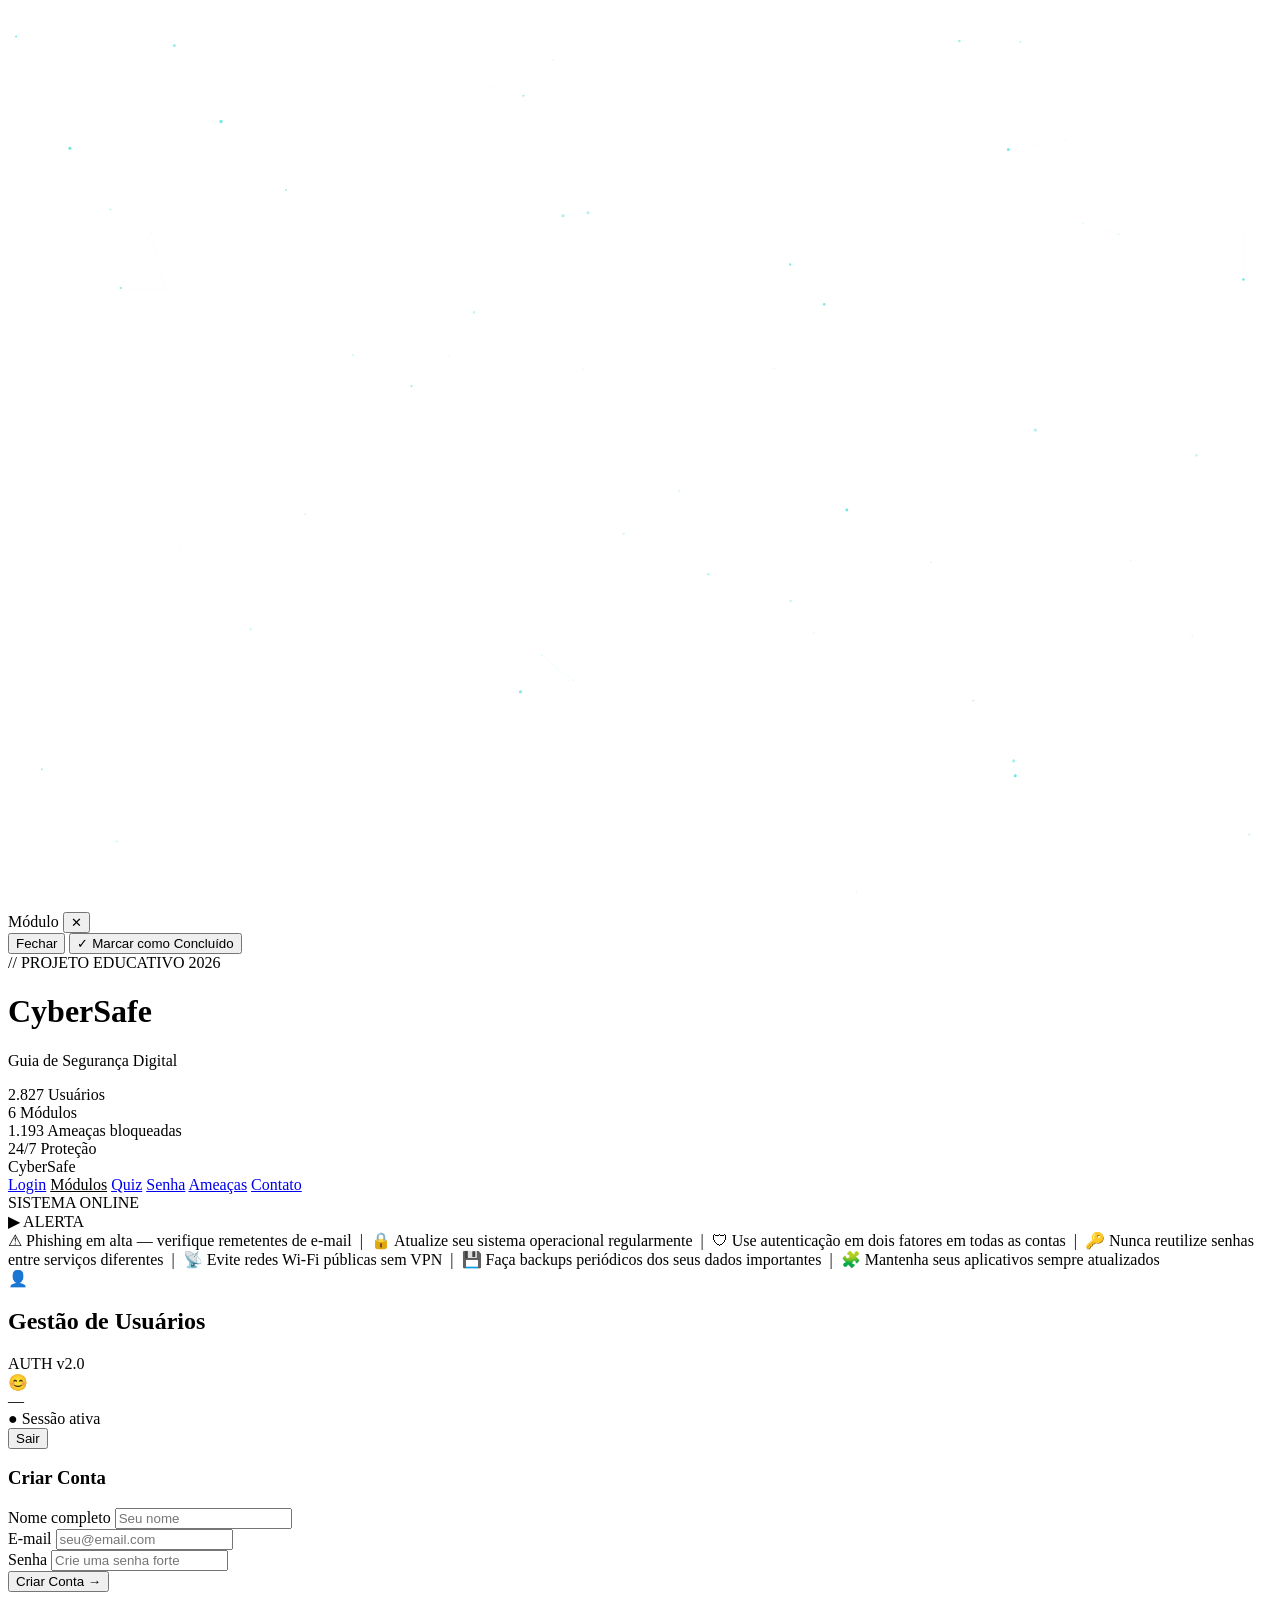
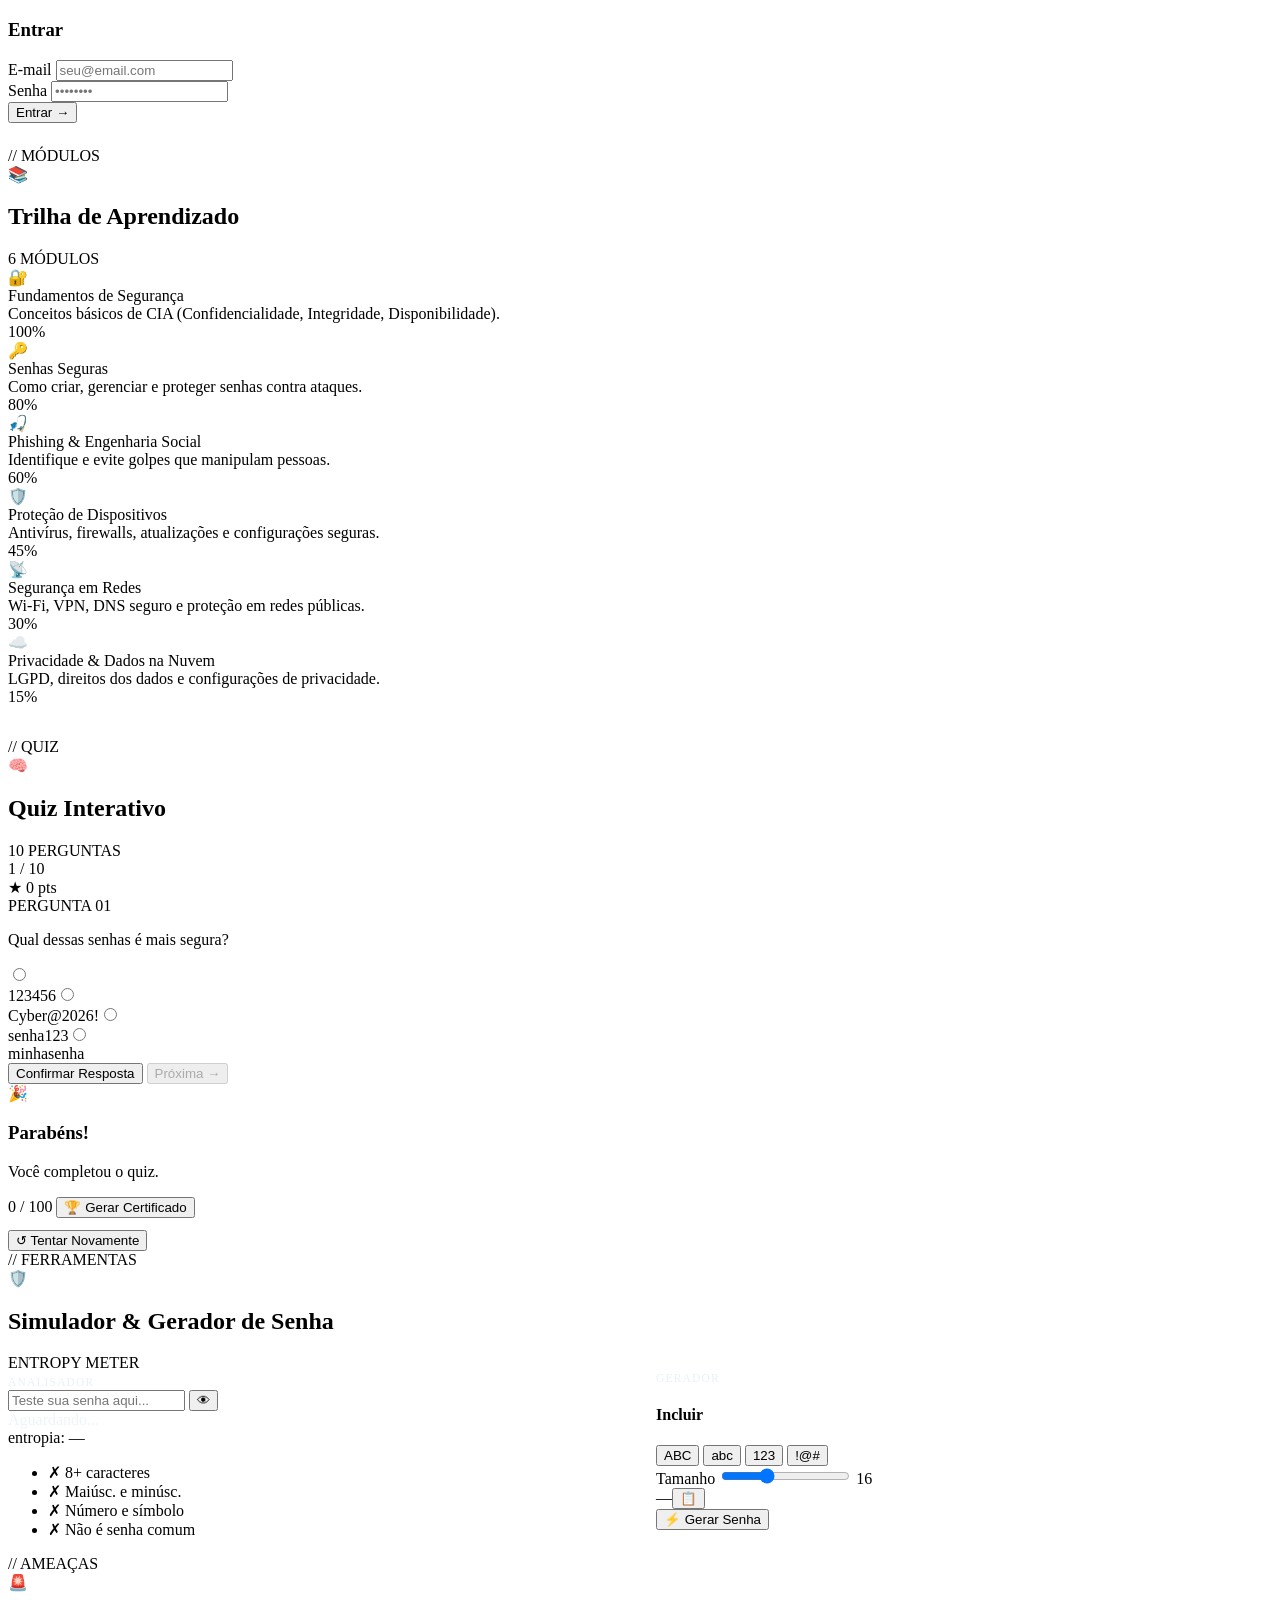
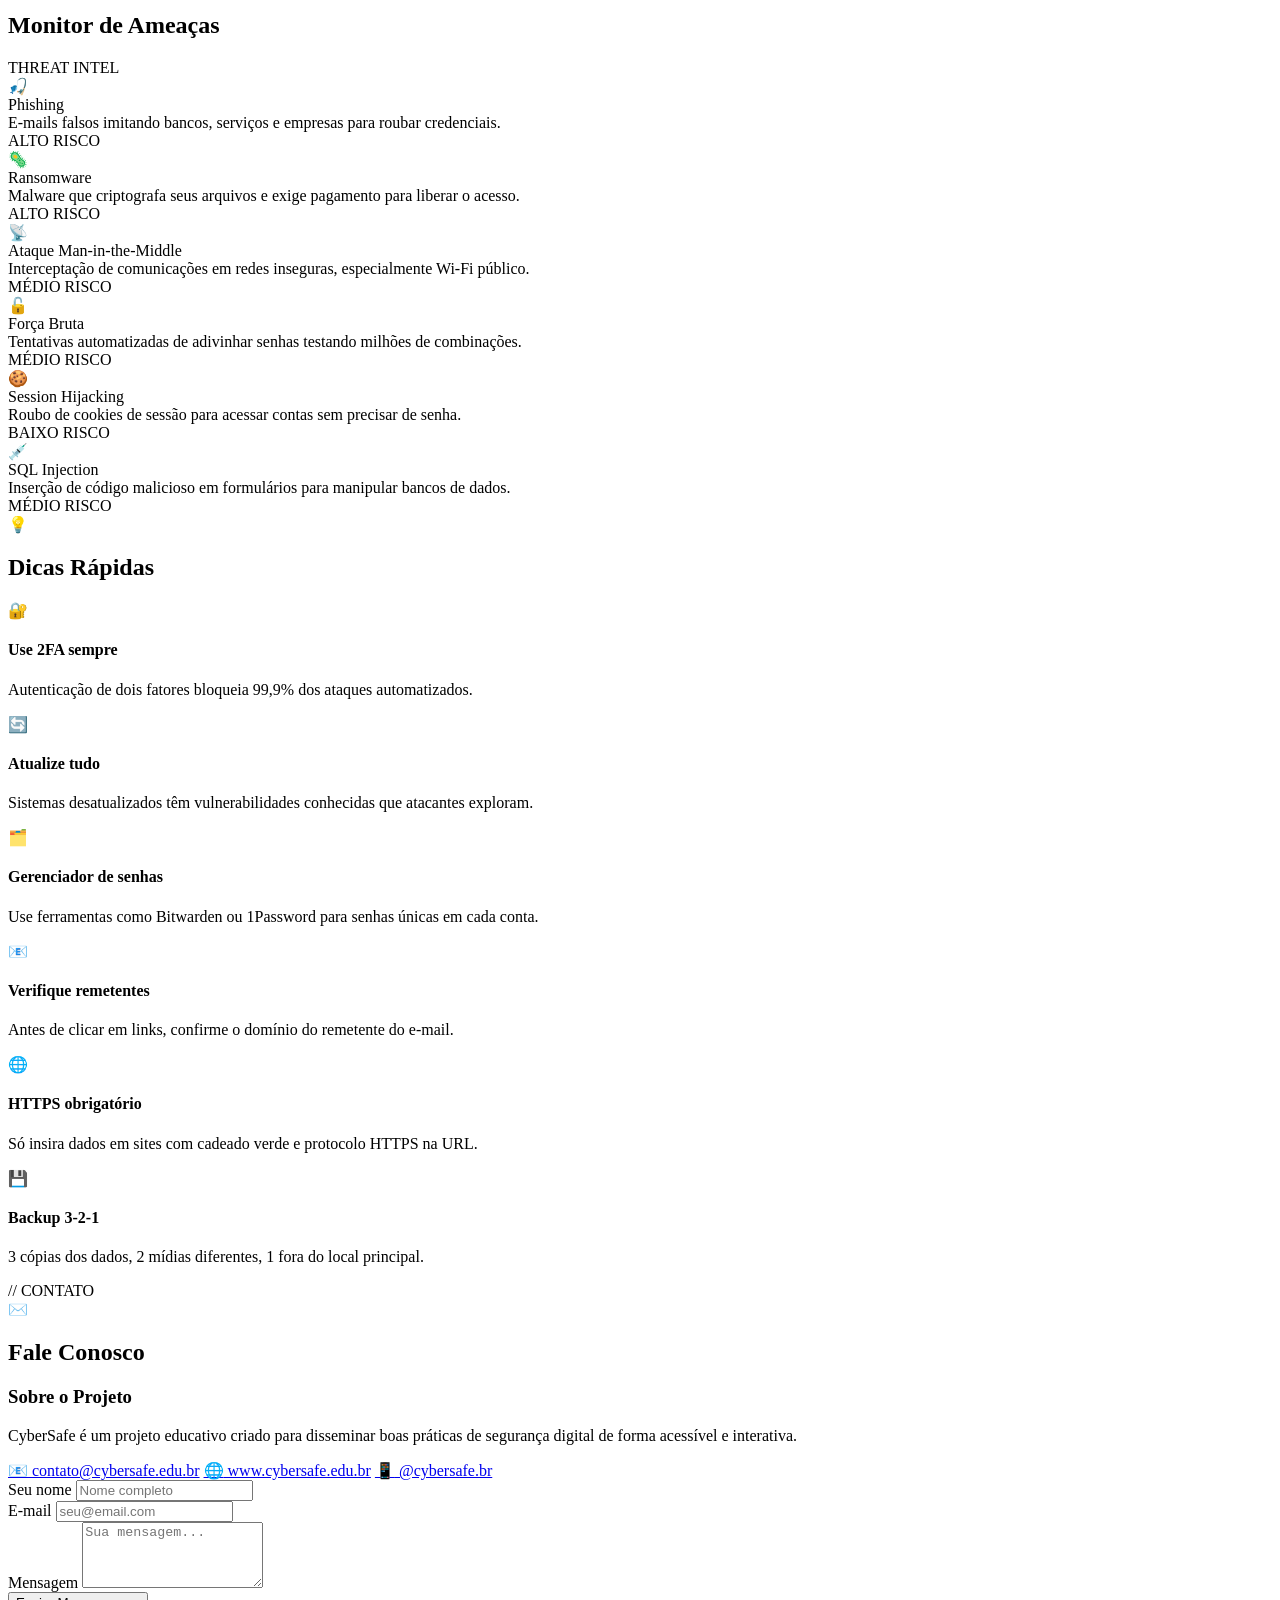
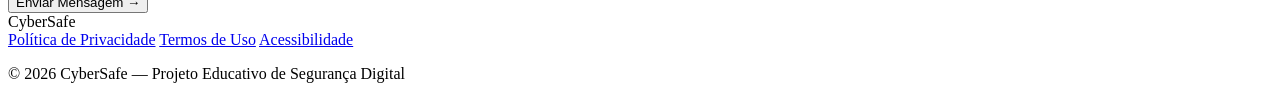
==== commit 837c821b: "feat: estudo do padrão arquitetural MVC" ====
--- a/index.html
+++ b/index.html
@@ -6,7 +6,7 @@
   <meta name="viewport" content="width=device-width, initial-scale=1.0">
   <link rel="preconnect" href="https://fonts.googleapis.com">
   <link href="https://fonts.googleapis.com/css2?family=Space+Mono:wght@400;700&family=Syne:wght@400;600;700;800&family=IBM+Plex+Sans:wght@300;400;500;600&display=swap" rel="stylesheet">
-  <link rel="stylesheet" href="style.css">
+  <link rel="stylesheet" href="style1.css">
 </head>
 <body>
 
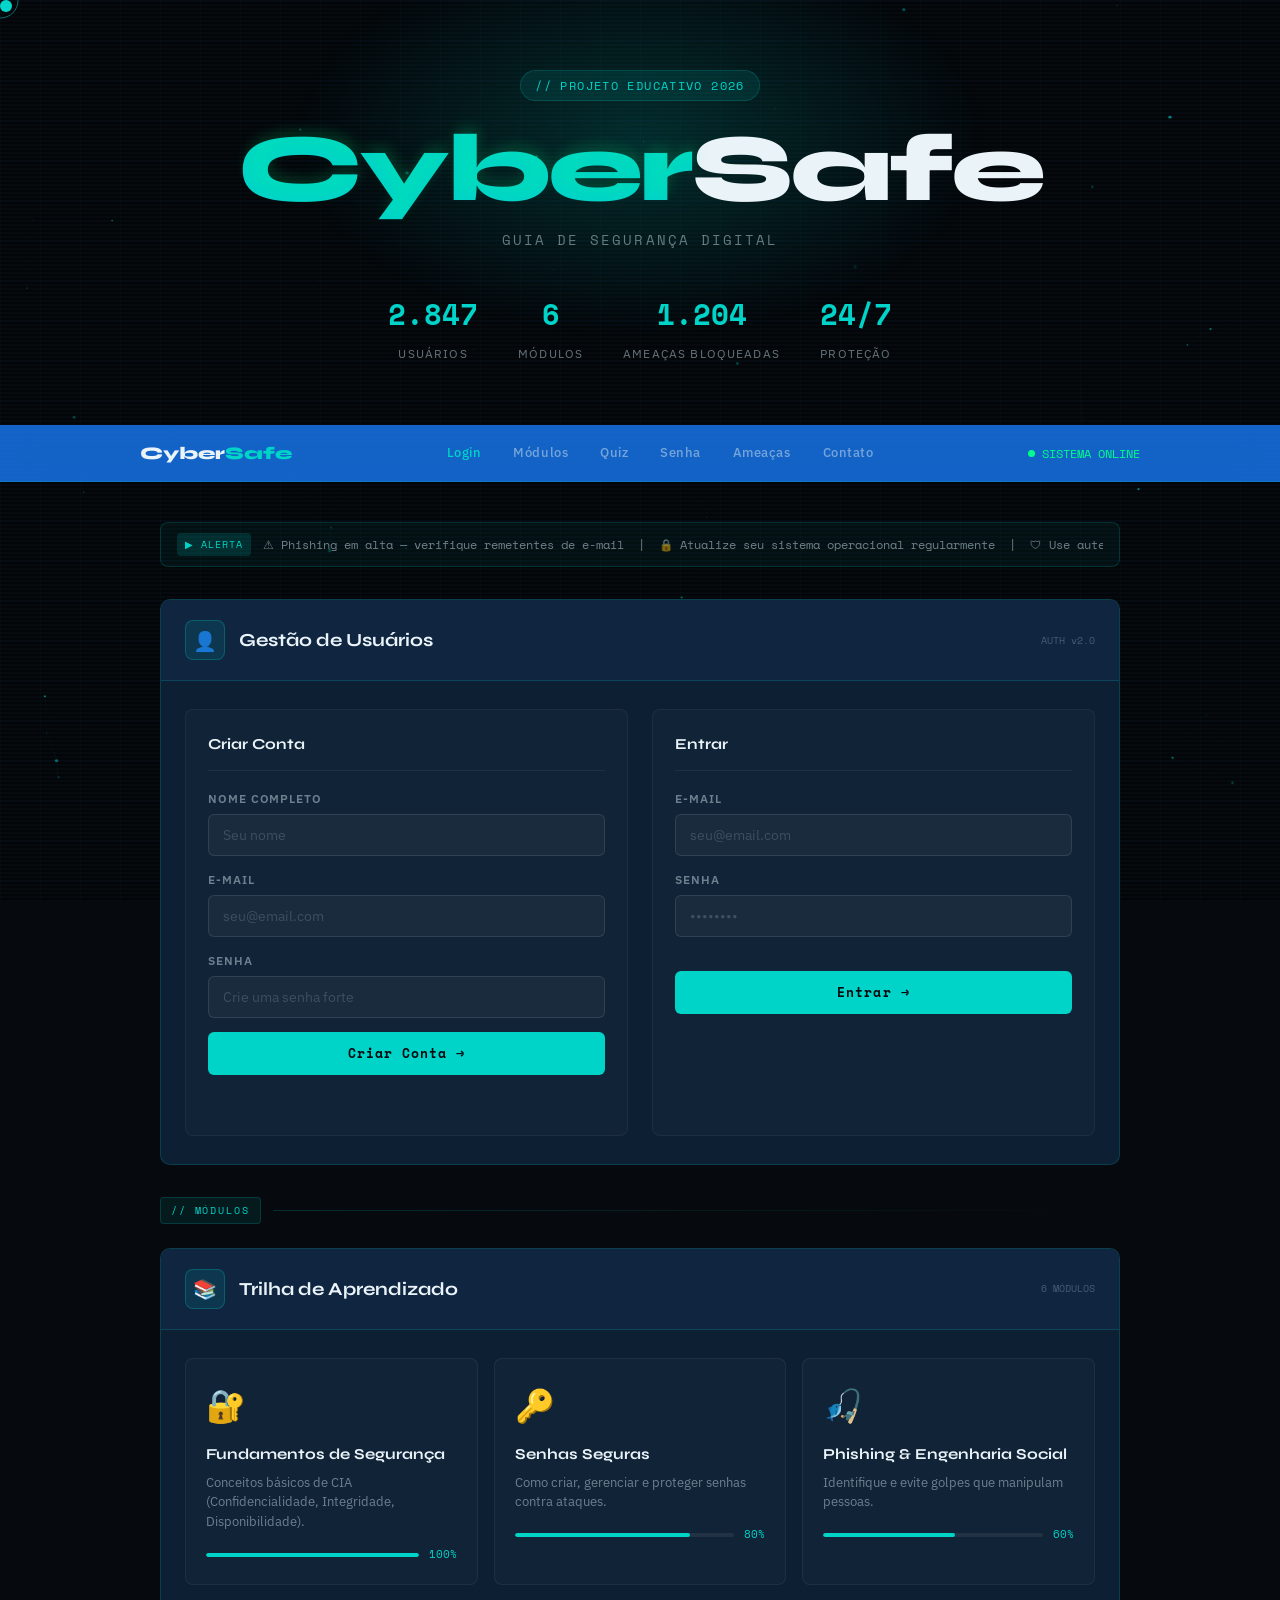
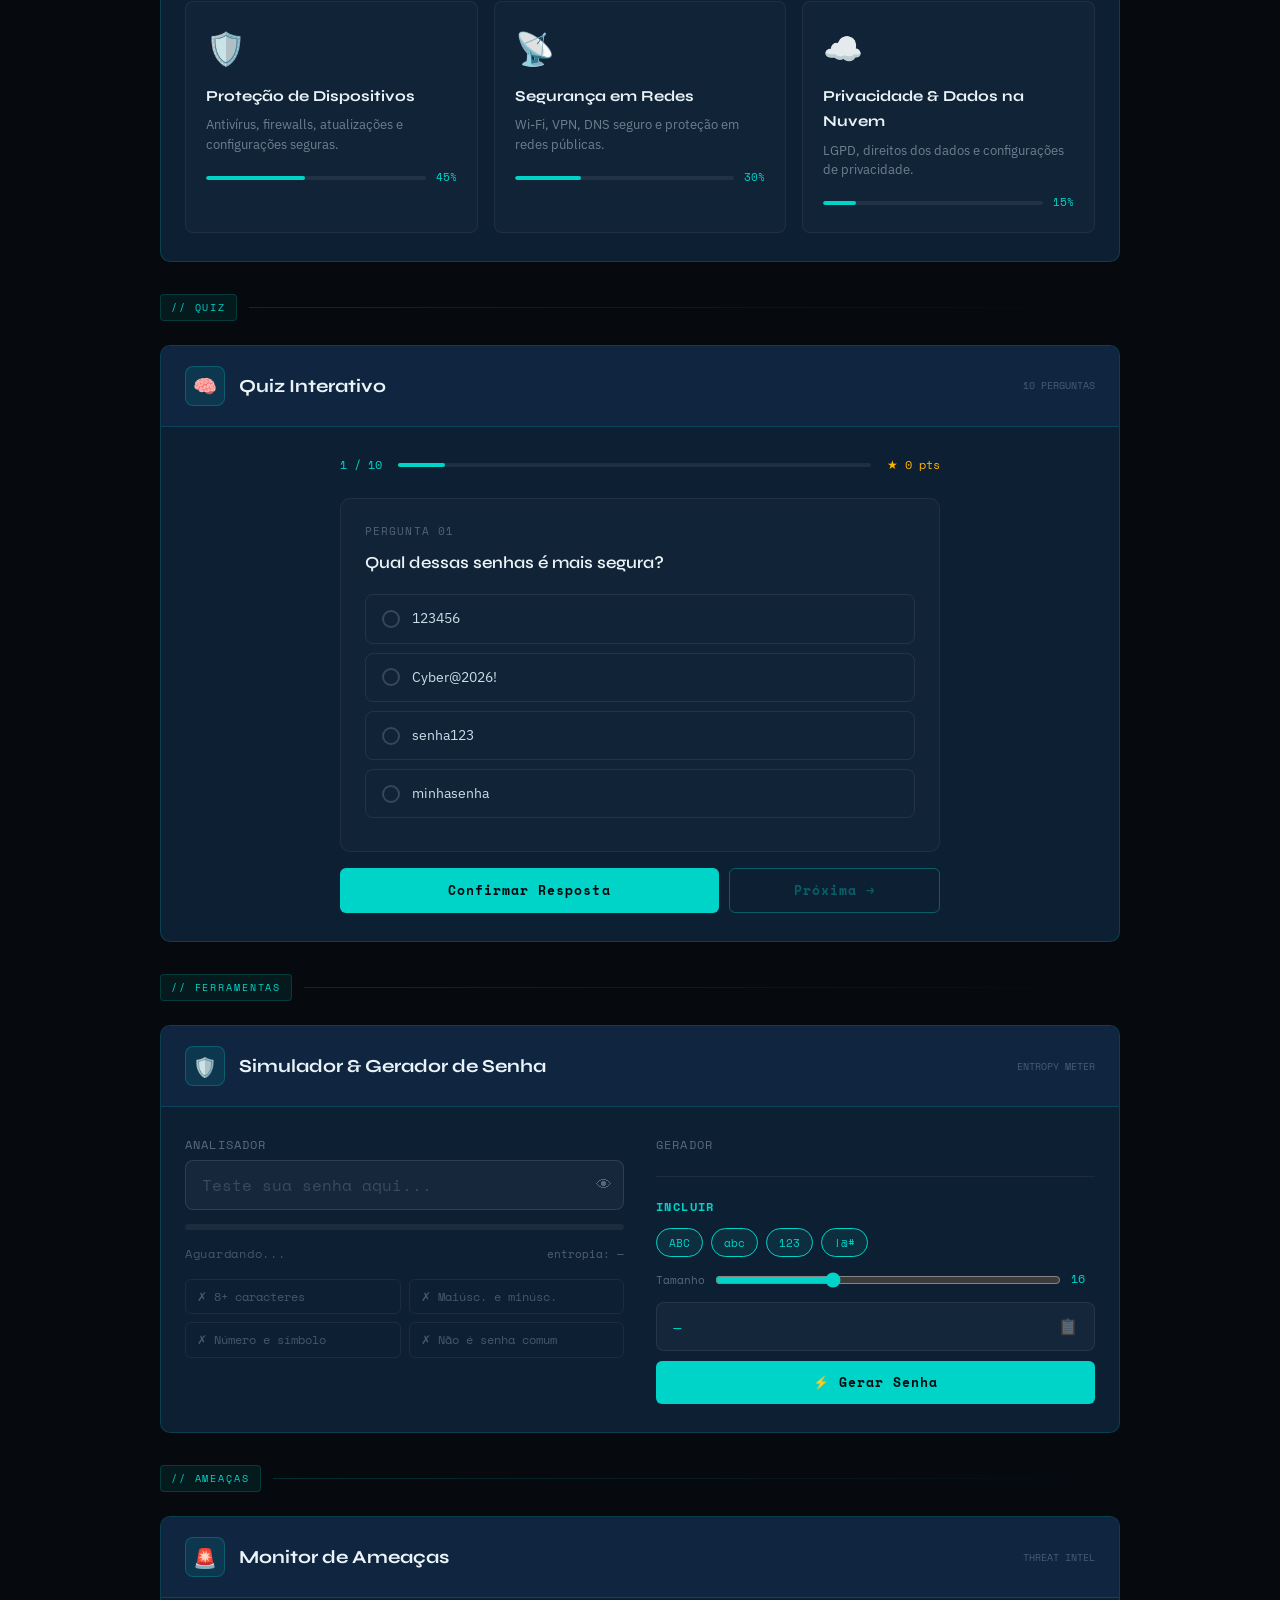
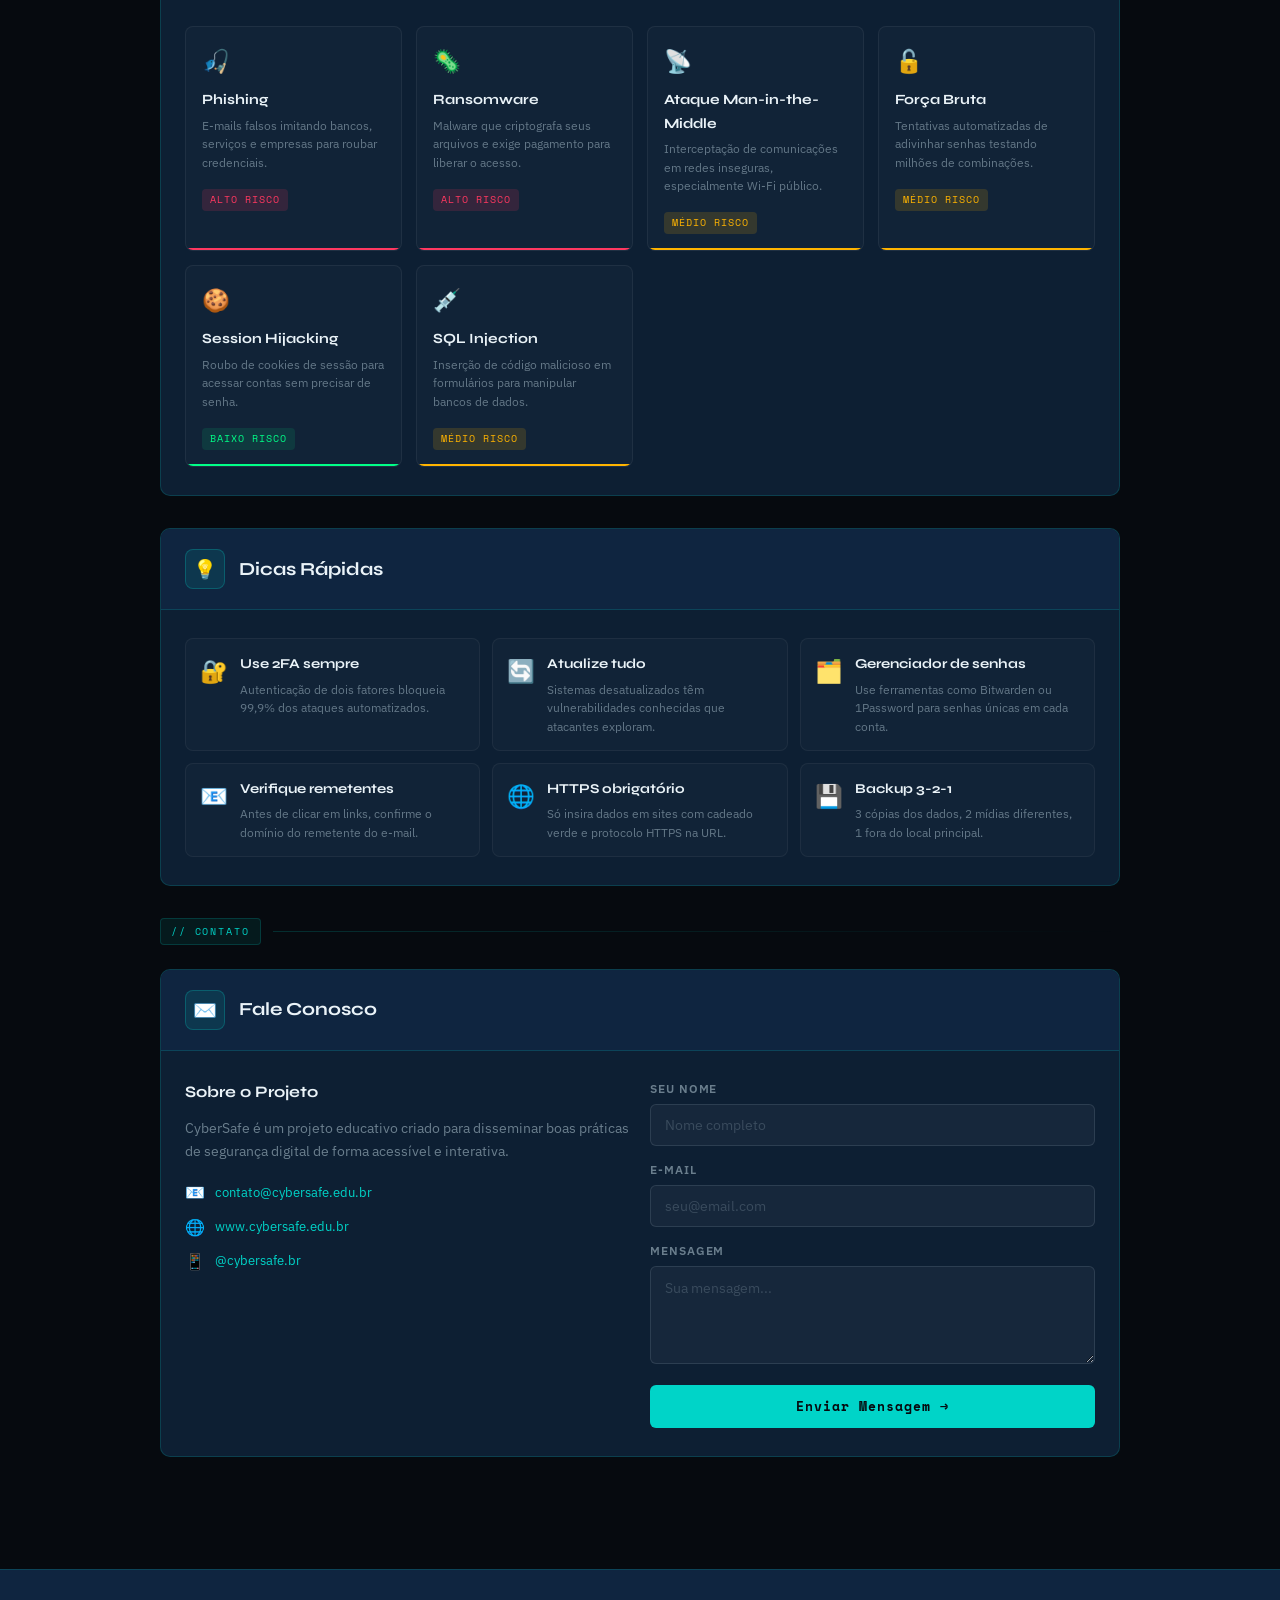
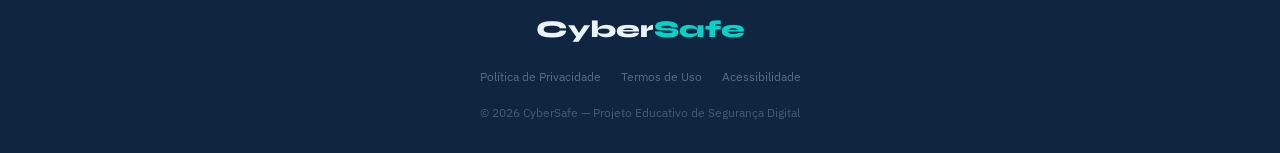
==== commit 6fa628cf: "Update index.html" ====
--- a/index.html
+++ b/index.html
@@ -6,7 +6,7 @@
   <meta name="viewport" content="width=device-width, initial-scale=1.0">
   <link rel="preconnect" href="https://fonts.googleapis.com">
   <link href="https://fonts.googleapis.com/css2?family=Space+Mono:wght@400;700&family=Syne:wght@400;600;700;800&family=IBM+Plex+Sans:wght@300;400;500;600&display=swap" rel="stylesheet">
-  <link rel="stylesheet" href="style1.css">
+  <link rel="stylesheet" href="style.css">
 </head>
 <body>
 
--- a/style.css
+++ b/style.css
@@ -0,0 +1,1359 @@
+/* =============================================
+   RESET & ROOT
+============================================= */
+*, *::before, *::after { box-sizing: border-box; margin: 0; padding: 0; }
+
+:root {
+  --black:   #060a0f;
+  --navy:    #0a1628;
+  --teal:    #00d4c8;
+  --teal-dk: #00a89e;
+  --green:   #00ff88;
+  --amber:   #ffb400;
+  --red:     #ff3860;
+  --surface: #0d1f33;
+  --surface2:#0f2540;
+  --border:  rgba(0,212,200,0.18);
+  --text:    #c8dde8;
+  --white:   #eaf3f8;
+  --radius:  10px;
+  --mono: 'Space Mono', monospace;
+  --display: 'Syne', sans-serif;
+  --body: 'IBM Plex Sans', sans-serif;
+}
+
+html { scroll-behavior: smooth; }
+
+body {
+  font-family: var(--body);
+  background: var(--black);
+  color: var(--text);
+  line-height: 1.65;
+  cursor: none;
+  overflow-x: hidden;
+}
+
+/* =============================================
+   CUSTOM CURSOR
+============================================= */
+#cursor {
+  width: 12px; height: 12px;
+  background: var(--teal);
+  border-radius: 50%;
+  position: fixed; top: 0; left: 0;
+  pointer-events: none;
+  z-index: 9999;
+  transition: transform 0.1s, background 0.2s;
+  mix-blend-mode: screen;
+}
+#cursor-ring {
+  width: 36px; height: 36px;
+  border: 1.5px solid var(--teal);
+  border-radius: 50%;
+  position: fixed; top: 0; left: 0;
+  pointer-events: none;
+  z-index: 9998;
+  transition: transform 0.25s ease, width 0.2s, height 0.2s, border-color 0.2s;
+  opacity: 0.5;
+}
+
+/* =============================================
+   GRID BACKGROUND
+============================================= */
+body::before {
+  content: '';
+  position: fixed; inset: 0;
+  background-image:
+    linear-gradient(rgba(7, 81, 219, 0.04) 1px, transparent 1px),
+    linear-gradient(90deg, rgba(5, 185, 176, 0.04) 1px, transparent 1px);
+  background-size: 40px 40px;
+  pointer-events: none;
+  z-index: 0;
+}
+
+/* =============================================
+   SCAN LINE ANIMATION
+============================================= */
+body::after {
+  content: '';
+  position: fixed; inset: 0;
+  background: linear-gradient(transparent 50%, rgb(0, 0, 0) 50%);
+  background-size: 100% 4px;
+  pointer-events: none;
+  z-index: 1;
+  animation: scanlines 8s linear infinite;
+  opacity: 0.4;
+}
+@keyframes scanlines { from { background-position: 0 0; } to { background-position: 0 100px; } }
+
+/* =============================================
+   PARTICLES CANVAS
+============================================= */
+#particles { position: fixed; inset: 0; z-index: 0; pointer-events: none; }
+
+/* =============================================
+   HEADER
+============================================= */
+header {
+  position: relative;
+  padding: 70px 20px 60px;
+  text-align: center;
+  z-index: 10;
+  overflow: hidden;
+}
+
+.header-glow {
+  position: absolute;
+  top: -60px; left: 50%; transform: translateX(-50%);
+  width: 700px; height: 400px;
+  background: radial-gradient(ellipse at center, rgba(0,212,200,0.18) 0%, transparent 70%);
+  pointer-events: none;
+}
+
+.badge {
+  display: inline-block;
+  background: rgba(0,212,200,0.1);
+  border: 1px solid var(--border);
+  color: var(--teal);
+  font-family: var(--mono);
+  font-size: 0.72rem;
+  letter-spacing: 0.12em;
+  padding: 5px 14px;
+  border-radius: 20px;
+  margin-bottom: 20px;
+  animation: fadeDown 0.8s ease both;
+}
+
+header h1 {
+  font-family: var(--display);
+  font-size: clamp(3rem, 8vw, 6rem);
+  font-weight: 800;
+  letter-spacing: -0.03em;
+  color: var(--white);
+  line-height: 1;
+  animation: fadeDown 0.9s 0.1s ease both;
+}
+
+header h1 .cyber { color: var(--teal); position: relative; }
+header h1 .cyber::after {
+  content: attr(data-text);
+  position: absolute;
+  left: 3px; top: 3px;
+  color: rgba(0,255,136,0.15);
+  filter: blur(6px);
+}
+
+header p {
+  font-family: var(--mono);
+  font-size: 0.85rem;
+  color: rgba(200,221,232,0.5);
+  letter-spacing: 0.15em;
+  text-transform: uppercase;
+  margin-top: 12px;
+  animation: fadeDown 1s 0.2s ease both;
+}
+
+.header-stats {
+  display: flex;
+  justify-content: center;
+  gap: 40px;
+  margin-top: 40px;
+  animation: fadeDown 1.1s 0.3s ease both;
+  flex-wrap: wrap;
+}
+
+.stat-item { text-align: center; }
+.stat-num {
+  font-family: var(--mono);
+  font-size: 1.8rem;
+  color: var(--teal);
+  font-weight: 700;
+  display: block;
+}
+.stat-label {
+  font-size: 0.72rem;
+  letter-spacing: 0.1em;
+  text-transform: uppercase;
+  opacity: 0.5;
+}
+
+@keyframes fadeDown {
+  from { opacity: 0; transform: translateY(-20px); }
+  to   { opacity: 1; transform: translateY(0); }
+}
+
+/* =============================================
+   NAV
+============================================= */
+nav {
+  position: sticky; top: 0; z-index: 100;
+  background: rgba(21, 108, 216, 0.92);
+  backdrop-filter: blur(20px);
+  border-bottom: 1px solid var(--border);
+  padding: 0 20px;
+}
+
+.nav-inner {
+  max-width: 1000px;
+  margin: 0 auto;
+  display: flex;
+  align-items: center;
+  justify-content: space-between;
+  height: 56px;
+}
+
+.nav-logo {
+  font-family: var(--display);
+  font-weight: 800;
+  font-size: 1.1rem;
+  color: var(--white);
+}
+.nav-logo span { color: var(--teal); }
+
+.nav-links { display: flex; gap: 4px; }
+
+nav a {
+  color: rgba(200,221,232,0.55);
+  text-decoration: none;
+  font-size: 0.82rem;
+  font-weight: 500;
+  padding: 6px 14px;
+  border-radius: 6px;
+  transition: all 0.2s;
+  letter-spacing: 0.04em;
+}
+nav a:hover {
+  color: var(--teal);
+  background: rgba(0,212,200,0.08);
+}
+
+.nav-status {
+  display: flex;
+  align-items: center;
+  gap: 7px;
+  font-family: var(--mono);
+  font-size: 0.72rem;
+  color: var(--green);
+}
+.status-dot {
+  width: 7px; height: 7px;
+  background: var(--green);
+  border-radius: 50%;
+  animation: pulse 2s infinite;
+}
+@keyframes pulse {
+  0%, 100% { opacity: 1; box-shadow: 0 0 0 0 rgba(0,255,136,0.4); }
+  50% { opacity: 0.6; box-shadow: 0 0 0 6px rgba(0,255,136,0); }
+}
+
+/* =============================================
+   MAIN LAYOUT
+============================================= */
+main {
+  max-width: 1000px;
+  margin: 0 auto;
+  padding: 40px 20px 80px;
+  position: relative;
+  z-index: 10;
+}
+
+/* =============================================
+   SECTION LABELS
+============================================= */
+.section-label {
+  display: flex;
+  align-items: center;
+  gap: 12px;
+  margin-bottom: 24px;
+}
+.section-label .tag {
+  font-family: var(--mono);
+  font-size: 0.65rem;
+  letter-spacing: 0.18em;
+  text-transform: uppercase;
+  color: var(--teal);
+  background: rgba(0,212,200,0.08);
+  border: 1px solid var(--border);
+  padding: 4px 10px;
+  border-radius: 4px;
+}
+.section-label .line {
+  flex: 1;
+  height: 1px;
+  background: linear-gradient(to right, var(--border), transparent);
+}
+
+/* =============================================
+   CARDS
+============================================= */
+.card {
+  background: var(--surface);
+  border: 1px solid var(--border);
+  border-radius: var(--radius);
+  margin-bottom: 32px;
+  overflow: hidden;
+  transition: border-color 0.3s;
+  position: relative;
+}
+.card::before {
+  content: '';
+  position: absolute;
+  top: 0; left: 0; right: 0;
+  height: 2px;
+  background: linear-gradient(to right, transparent, var(--teal), transparent);
+  opacity: 0;
+  transition: opacity 0.3s;
+}
+.card:hover { border-color: rgba(0,212,200,0.35); }
+.card:hover::before { opacity: 1; }
+
+.card-header {
+  display: flex;
+  align-items: center;
+  gap: 14px;
+  padding: 20px 24px;
+  background: var(--surface2);
+  border-bottom: 1px solid var(--border);
+}
+
+.card-icon {
+  width: 40px; height: 40px;
+  background: rgba(0,212,200,0.1);
+  border: 1px solid rgba(0,212,200,0.25);
+  border-radius: 8px;
+  display: flex;
+  align-items: center;
+  justify-content: center;
+  font-size: 1.2rem;
+}
+
+.card-header h2 {
+  font-family: var(--display);
+  font-size: 1.15rem;
+  font-weight: 700;
+  color: var(--white);
+}
+
+.card-header .card-meta {
+  margin-left: auto;
+  font-family: var(--mono);
+  font-size: 0.65rem;
+  color: rgba(200,221,232,0.3);
+}
+
+.card-body { padding: 28px 24px; }
+
+/* =============================================
+   TERMINAL ALERT TICKER
+============================================= */
+.ticker-wrap {
+  background: rgba(0,212,200,0.05);
+  border: 1px solid var(--border);
+  border-radius: 8px;
+  padding: 10px 16px;
+  margin-bottom: 32px;
+  display: flex;
+  align-items: center;
+  gap: 12px;
+  overflow: hidden;
+}
+.ticker-label {
+  font-family: var(--mono);
+  font-size: 0.65rem;
+  color: var(--teal);
+  background: rgba(0,212,200,0.15);
+  padding: 3px 8px;
+  border-radius: 4px;
+  white-space: nowrap;
+  letter-spacing: 0.1em;
+}
+.ticker-scroll {
+  overflow: hidden;
+  flex: 1;
+}
+.ticker-inner {
+  font-family: var(--mono);
+  font-size: 0.72rem;
+  color: rgba(200,221,232,0.55);
+  white-space: nowrap;
+  animation: tickerAnim 30s linear infinite;
+}
+@keyframes tickerAnim {
+  0%   { transform: translateX(100%); }
+  100% { transform: translateX(-100%); }
+}
+
+/* =============================================
+   FORM
+============================================= */
+.form-grid {
+  display: grid;
+  grid-template-columns: repeat(auto-fit, minmax(280px, 1fr));
+  gap: 24px;
+}
+
+.form-box {
+  background: rgba(255,255,255,0.02);
+  border: 1px solid rgba(255,255,255,0.05);
+  border-radius: 8px;
+  padding: 22px;
+}
+
+.form-box h3 {
+  font-family: var(--display);
+  font-size: 0.95rem;
+  font-weight: 700;
+  color: var(--white);
+  margin-bottom: 18px;
+  padding-bottom: 12px;
+  border-bottom: 1px solid rgba(255,255,255,0.06);
+}
+
+.field { margin-bottom: 14px; }
+.field label {
+  display: block;
+  font-size: 0.72rem;
+  font-weight: 600;
+  letter-spacing: 0.08em;
+  text-transform: uppercase;
+  color: rgba(200,221,232,0.5);
+  margin-bottom: 6px;
+}
+
+.field input {
+  width: 100%;
+  padding: 11px 14px;
+  background: rgba(255,255,255,0.04);
+  border: 1px solid rgba(200,221,232,0.12);
+  border-radius: 6px;
+  color: var(--white);
+  font-family: var(--body);
+  font-size: 0.88rem;
+  transition: border-color 0.2s, box-shadow 0.2s;
+  outline: none;
+}
+.field input:focus {
+  border-color: var(--teal);
+  box-shadow: 0 0 0 3px rgba(0,212,200,0.12);
+}
+.field input::placeholder { color: rgba(200,221,232,0.2); }
+
+.btn {
+  width: 100%;
+  padding: 12px 20px;
+  border: none;
+  border-radius: 6px;
+  font-family: var(--mono);
+  font-size: 0.8rem;
+  font-weight: 700;
+  letter-spacing: 0.08em;
+  cursor: pointer;
+  transition: all 0.2s;
+  position: relative;
+  overflow: hidden;
+}
+.btn::after {
+  content: '';
+  position: absolute;
+  inset: 0;
+  background: white;
+  opacity: 0;
+  transition: opacity 0.15s;
+}
+.btn:active::after { opacity: 0.07; }
+
+.btn-primary { background: var(--teal); color: var(--black); }
+.btn-primary:hover {
+  background: var(--teal-dk);
+  transform: translateY(-1px);
+  box-shadow: 0 6px 20px rgba(0,212,200,0.3);
+}
+
+.btn-accent {
+  background: linear-gradient(135deg, var(--amber), #ff8c00);
+  color: var(--black);
+}
+.btn-accent:hover {
+  transform: translateY(-1px);
+  box-shadow: 0 6px 20px rgba(255,180,0,0.3);
+}
+
+.btn-outline {
+  background: transparent;
+  color: var(--teal);
+  border: 1px solid var(--teal);
+}
+.btn-outline:hover { background: rgba(0,212,200,0.1); }
+
+.btn:disabled { opacity: 0.35; cursor: not-allowed; pointer-events: none; }
+
+.form-msg {
+  font-family: var(--mono);
+  font-size: 0.75rem;
+  margin-top: 10px;
+  min-height: 20px;
+  text-align: center;
+}
+.form-msg.success { color: var(--green); }
+.form-msg.error   { color: var(--red); }
+
+/* =============================================
+   USER SESSION BAR
+============================================= */
+#session-bar {
+  display: none;
+  align-items: center;
+  gap: 12px;
+  background: rgba(0,255,136,0.06);
+  border: 1px solid rgba(0,255,136,0.2);
+  border-radius: 8px;
+  padding: 12px 18px;
+  margin-bottom: 20px;
+  animation: fadeIn 0.5s ease;
+}
+.session-avatar {
+  width: 34px; height: 34px;
+  background: linear-gradient(135deg, var(--teal), var(--green));
+  border-radius: 50%;
+  display: flex;
+  align-items: center;
+  justify-content: center;
+  font-size: 1rem;
+}
+.session-info { flex: 1; }
+.session-name {
+  font-size: 0.9rem;
+  font-weight: 600;
+  color: var(--white);
+}
+.session-status {
+  font-family: var(--mono);
+  font-size: 0.68rem;
+  color: var(--green);
+}
+#btn-logout {
+  background: transparent;
+  border: 1px solid rgba(255,56,96,0.4);
+  color: var(--red);
+  border-radius: 6px;
+  padding: 6px 14px;
+  font-family: var(--mono);
+  font-size: 0.72rem;
+  cursor: pointer;
+  transition: all 0.2s;
+}
+#btn-logout:hover {
+  background: rgba(255,56,96,0.1);
+  border-color: var(--red);
+}
+
+/* =============================================
+   MÓDULOS
+============================================= */
+#modulos { scroll-margin-top: 70px; }
+
+.modules-grid {
+  display: grid;
+  grid-template-columns: repeat(auto-fit, minmax(280px, 1fr));
+  gap: 16px;
+}
+
+.module-card {
+  background: rgba(255,255,255,0.02);
+  border: 1px solid rgba(255,255,255,0.06);
+  border-radius: 8px;
+  padding: 20px;
+  cursor: pointer;
+  transition: all 0.3s;
+  position: relative;
+  overflow: hidden;
+}
+.module-card::before {
+  content: '';
+  position: absolute;
+  top: 0; left: 0;
+  width: 3px; height: 100%;
+  background: var(--teal);
+  transform: scaleY(0);
+  transition: transform 0.3s;
+  transform-origin: top;
+}
+.module-card:hover {
+  border-color: rgba(0,212,200,0.25);
+  background: rgba(0,212,200,0.04);
+  transform: translateY(-3px);
+  box-shadow: 0 10px 30px rgba(0,0,0,0.3);
+}
+.module-card:hover::before { transform: scaleY(1); }
+
+.module-emoji { font-size: 2rem; margin-bottom: 10px; display: block; }
+.module-title {
+  font-family: var(--display);
+  font-size: 0.95rem;
+  font-weight: 700;
+  color: var(--white);
+  margin-bottom: 6px;
+}
+.module-desc {
+  font-size: 0.82rem;
+  color: rgba(200,221,232,0.5);
+  line-height: 1.5;
+}
+.module-progress {
+  display: flex;
+  align-items: center;
+  gap: 10px;
+  margin-top: 14px;
+}
+.module-bar-track {
+  flex: 1;
+  height: 4px;
+  background: rgba(255,255,255,0.07);
+  border-radius: 10px;
+  overflow: hidden;
+}
+.module-bar-fill {
+  height: 100%;
+  background: var(--teal);
+  border-radius: 10px;
+  transition: width 1s ease;
+}
+.module-pct {
+  font-family: var(--mono);
+  font-size: 0.68rem;
+  color: var(--teal);
+  white-space: nowrap;
+}
+
+.module-modal-overlay {
+  display: none;
+  position: fixed; inset: 0;
+  background: rgba(0,0,0,0.85);
+  backdrop-filter: blur(6px);
+  z-index: 500;
+  align-items: center;
+  justify-content: center;
+  padding: 20px;
+}
+.module-modal-overlay.active { display: flex; }
+.module-modal {
+  background: var(--surface);
+  border: 1px solid var(--border);
+  border-radius: var(--radius);
+  max-width: 600px;
+  width: 100%;
+  max-height: 80vh;
+  overflow-y: auto;
+  animation: modalIn 0.3s ease;
+}
+@keyframes modalIn {
+  from { opacity: 0; transform: scale(0.93) translateY(20px); }
+  to   { opacity: 1; transform: scale(1) translateY(0); }
+}
+.modal-header {
+  display: flex;
+  align-items: center;
+  justify-content: space-between;
+  padding: 20px 24px;
+  border-bottom: 1px solid var(--border);
+}
+.modal-title {
+  font-family: var(--display);
+  font-size: 1.1rem;
+  font-weight: 700;
+  color: var(--white);
+}
+.modal-close {
+  background: transparent;
+  border: none;
+  color: rgba(200,221,232,0.4);
+  font-size: 1.2rem;
+  cursor: pointer;
+  transition: color 0.2s;
+}
+.modal-close:hover { color: var(--white); }
+.modal-body { padding: 24px; }
+.modal-body h4 {
+  font-family: var(--mono);
+  font-size: 0.8rem;
+  color: var(--teal);
+  letter-spacing: 0.1em;
+  text-transform: uppercase;
+  margin: 18px 0 8px;
+}
+.modal-body h4:first-child { margin-top: 0; }
+.modal-body p {
+  font-size: 0.88rem;
+  color: var(--text);
+  line-height: 1.7;
+}
+.modal-body ul { list-style: none; margin-top: 8px; }
+.modal-body ul li {
+  font-size: 0.85rem;
+  color: var(--text);
+  padding: 5px 0;
+  padding-left: 18px;
+  position: relative;
+}
+.modal-body ul li::before {
+  content: '›';
+  position: absolute;
+  left: 0;
+  color: var(--teal);
+}
+.modal-footer {
+  padding: 16px 24px;
+  border-top: 1px solid var(--border);
+  display: flex;
+  gap: 10px;
+}
+
+/* =============================================
+   QUIZ
+============================================= */
+.quiz-container { max-width: 600px; margin: 0 auto; }
+
+.quiz-header {
+  display: flex;
+  align-items: center;
+  justify-content: space-between;
+  margin-bottom: 24px;
+}
+
+.quiz-prog-label {
+  font-family: var(--mono);
+  font-size: 0.72rem;
+  color: var(--teal);
+}
+.quiz-prog-bar-track {
+  flex: 1;
+  margin: 0 16px;
+  height: 4px;
+  background: rgba(255,255,255,0.07);
+  border-radius: 10px;
+}
+.quiz-prog-bar-fill {
+  height: 100%;
+  background: var(--teal);
+  border-radius: 10px;
+  transition: width 0.5s ease;
+}
+.quiz-score-badge {
+  font-family: var(--mono);
+  font-size: 0.72rem;
+  color: var(--amber);
+}
+
+.question-card {
+  background: rgba(255,255,255,0.02);
+  border: 1px solid rgba(255,255,255,0.06);
+  border-radius: 10px;
+  padding: 24px;
+  margin-bottom: 16px;
+  transition: all 0.4s;
+}
+.question-card.slide-out {
+  opacity: 0;
+  transform: translateX(-30px);
+}
+.question-card.slide-in {
+  animation: slideIn 0.4s ease;
+}
+@keyframes slideIn {
+  from { opacity: 0; transform: translateX(30px); }
+  to   { opacity: 1; transform: translateX(0); }
+}
+
+.question-num {
+  font-family: var(--mono);
+  font-size: 0.68rem;
+  color: rgba(200,221,232,0.35);
+  letter-spacing: 0.1em;
+  margin-bottom: 10px;
+}
+
+.question-text {
+  font-family: var(--display);
+  font-size: 1.05rem;
+  font-weight: 600;
+  color: var(--white);
+  margin-bottom: 20px;
+  line-height: 1.4;
+}
+
+.radio-option {
+  display: flex;
+  align-items: center;
+  gap: 12px;
+  padding: 12px 16px;
+  border: 1px solid rgba(255,255,255,0.08);
+  border-radius: 8px;
+  margin-bottom: 9px;
+  cursor: pointer;
+  transition: all 0.2s;
+  user-select: none;
+}
+.radio-option:hover {
+  border-color: rgba(0,212,200,0.3);
+  background: rgba(0,212,200,0.04);
+}
+.radio-option input[type="radio"] { display: none; }
+.radio-circle {
+  width: 18px; height: 18px;
+  border: 2px solid rgba(200,221,232,0.2);
+  border-radius: 50%;
+  flex-shrink: 0;
+  transition: all 0.2s;
+  position: relative;
+}
+.radio-option input:checked + .radio-circle {
+  border-color: var(--teal);
+  background: var(--teal);
+}
+.radio-option input:checked + .radio-circle::after {
+  content: '';
+  position: absolute;
+  top: 50%; left: 50%;
+  transform: translate(-50%, -50%);
+  width: 6px; height: 6px;
+  background: var(--black);
+  border-radius: 50%;
+}
+.radio-option span { font-size: 0.88rem; color: var(--text); }
+.radio-option.correta { border-color: var(--green); background: rgba(0,255,136,0.06); }
+.radio-option.correta span { color: var(--green); }
+.radio-option.errada { border-color: var(--red); background: rgba(255,56,96,0.06); }
+.radio-option.errada span { color: var(--red); }
+
+.quiz-feedback {
+  padding: 12px 16px;
+  border-radius: 8px;
+  font-size: 0.85rem;
+  margin-bottom: 16px;
+  display: none;
+}
+.quiz-feedback.visible { display: block; }
+.quiz-feedback.ok {
+  background: rgba(0,255,136,0.08);
+  border: 1px solid rgba(0,255,136,0.3);
+  color: var(--green);
+}
+.quiz-feedback.fail {
+  background: rgba(255,56,96,0.08);
+  border: 1px solid rgba(255,56,96,0.3);
+  color: var(--red);
+}
+
+.quiz-actions { display: flex; gap: 10px; }
+
+#quiz-result {
+  text-align: center;
+  padding: 30px;
+  display: none;
+}
+#quiz-result .result-emoji { font-size: 3rem; display: block; margin-bottom: 10px; }
+#quiz-result h3 {
+  font-family: var(--display);
+  font-size: 1.4rem;
+  font-weight: 800;
+  color: var(--white);
+  margin-bottom: 8px;
+}
+#quiz-result p {
+  font-size: 0.88rem;
+  color: rgba(200,221,232,0.55);
+  margin-bottom: 20px;
+}
+.result-score {
+  font-family: var(--mono);
+  font-size: 2.5rem;
+  font-weight: 700;
+  color: var(--teal);
+  display: block;
+  margin-bottom: 20px;
+}
+
+/* =============================================
+   SIMULADOR DE SENHA
+============================================= */
+.strength-wrap { max-width: 500px; }
+
+.pass-input-wrap { position: relative; }
+#strength-input {
+  width: 100%;
+  padding: 12px 44px 12px 16px;
+  background: rgba(255,255,255,0.04);
+  border: 1px solid rgba(200,221,232,0.12);
+  border-radius: 8px;
+  color: var(--white);
+  font-family: var(--mono);
+  font-size: 1rem;
+  transition: border-color 0.2s, box-shadow 0.2s;
+  outline: none;
+}
+#strength-input:focus {
+  border-color: var(--teal);
+  box-shadow: 0 0 0 3px rgba(0,212,200,0.12);
+}
+#strength-input::placeholder { color: rgba(200,221,232,0.2); }
+.toggle-pass {
+  position: absolute;
+  right: 12px; top: 50%;
+  transform: translateY(-50%);
+  background: none;
+  border: none;
+  color: rgba(200,221,232,0.35);
+  cursor: pointer;
+  font-size: 1rem;
+  transition: color 0.2s;
+}
+.toggle-pass:hover { color: var(--teal); }
+
+.strength-bar-track {
+  height: 6px;
+  background: rgba(255,255,255,0.06);
+  border-radius: 10px;
+  margin: 14px 0;
+  overflow: hidden;
+}
+.strength-bar-fill {
+  height: 100%;
+  width: 0%;
+  border-radius: 10px;
+  transition: width 0.5s ease, background 0.4s;
+}
+
+.strength-top {
+  display: flex;
+  justify-content: space-between;
+  align-items: center;
+  margin-bottom: 6px;
+}
+.strength-label {
+  font-family: var(--mono);
+  font-size: 0.78rem;
+  letter-spacing: 0.06em;
+}
+#entropy-display {
+  font-family: var(--mono);
+  font-size: 0.68rem;
+  color: rgba(200,221,232,0.35);
+}
+
+.strength-criteria {
+  list-style: none;
+  margin-top: 14px;
+  display: grid;
+  grid-template-columns: 1fr 1fr;
+  gap: 8px;
+}
+.strength-criteria li {
+  font-family: var(--mono);
+  font-size: 0.73rem;
+  padding: 7px 11px;
+  border-radius: 6px;
+  border: 1px solid transparent;
+  transition: all 0.3s;
+}
+.strength-criteria li[data-ok="true"] {
+  color: var(--green);
+  border-color: rgba(0,255,136,0.2);
+  background: rgba(0,255,136,0.05);
+}
+.strength-criteria li[data-ok="false"] {
+  color: rgba(200,221,232,0.3);
+  border-color: rgba(255,255,255,0.06);
+}
+
+.pass-generator {
+  margin-top: 22px;
+  padding-top: 20px;
+  border-top: 1px solid rgba(255,255,255,0.06);
+}
+.pass-generator h4 {
+  font-family: var(--mono);
+  font-size: 0.72rem;
+  color: var(--teal);
+  text-transform: uppercase;
+  letter-spacing: 0.12em;
+  margin-bottom: 12px;
+}
+.gen-options {
+  display: flex;
+  gap: 8px;
+  flex-wrap: wrap;
+  margin-bottom: 12px;
+}
+.gen-toggle {
+  padding: 5px 12px;
+  border-radius: 20px;
+  border: 1px solid rgba(200,221,232,0.12);
+  background: transparent;
+  color: rgba(200,221,232,0.45);
+  font-family: var(--mono);
+  font-size: 0.7rem;
+  cursor: pointer;
+  transition: all 0.2s;
+}
+.gen-toggle.active {
+  border-color: var(--teal);
+  color: var(--teal);
+  background: rgba(0,212,200,0.08);
+}
+.gen-length {
+  display: flex;
+  align-items: center;
+  gap: 10px;
+  margin-bottom: 12px;
+}
+.gen-length label {
+  font-family: var(--mono);
+  font-size: 0.7rem;
+  color: rgba(200,221,232,0.4);
+}
+.gen-length input[type="range"] {
+  flex: 1;
+  accent-color: var(--teal);
+}
+#gen-len-val {
+  font-family: var(--mono);
+  font-size: 0.78rem;
+  color: var(--teal);
+  min-width: 24px;
+}
+#generated-pass {
+  font-family: var(--mono);
+  font-size: 0.88rem;
+  background: rgba(255,255,255,0.03);
+  border: 1px solid rgba(255,255,255,0.08);
+  border-radius: 8px;
+  padding: 12px 16px;
+  color: var(--teal);
+  word-break: break-all;
+  min-height: 46px;
+  display: flex;
+  align-items: center;
+  justify-content: space-between;
+  gap: 10px;
+  margin-bottom: 10px;
+}
+#generated-pass span { flex: 1; }
+#btn-copy {
+  background: none;
+  border: none;
+  color: rgba(200,221,232,0.3);
+  cursor: pointer;
+  font-size: 1rem;
+  transition: color 0.2s;
+  flex-shrink: 0;
+}
+#btn-copy:hover { color: var(--teal); }
+
+/* =============================================
+   AMEAÇAS / THREAT MONITOR
+============================================= */
+.threat-grid {
+  display: grid;
+  grid-template-columns: repeat(auto-fit, minmax(200px, 1fr));
+  gap: 14px;
+}
+
+.threat-item {
+  background: rgba(255,255,255,0.02);
+  border: 1px solid rgba(255,255,255,0.06);
+  border-radius: 8px;
+  padding: 16px;
+  position: relative;
+  overflow: hidden;
+}
+.threat-item::after {
+  content: '';
+  position: absolute;
+  bottom: 0; left: 0; right: 0;
+  height: 2px;
+}
+.threat-item.lvl-high::after   { background: var(--red); }
+.threat-item.lvl-medium::after { background: var(--amber); }
+.threat-item.lvl-low::after    { background: var(--green); }
+
+.threat-icon { font-size: 1.4rem; margin-bottom: 8px; display: block; }
+.threat-name {
+  font-family: var(--display);
+  font-size: 0.88rem;
+  font-weight: 700;
+  color: var(--white);
+  margin-bottom: 4px;
+}
+.threat-desc {
+  font-size: 0.78rem;
+  color: rgba(200,221,232,0.45);
+  line-height: 1.5;
+  margin-bottom: 12px;
+}
+.threat-badge {
+  display: inline-block;
+  font-family: var(--mono);
+  font-size: 0.62rem;
+  letter-spacing: 0.1em;
+  text-transform: uppercase;
+  padding: 3px 8px;
+  border-radius: 4px;
+}
+.lvl-high   .threat-badge { background: rgba(255,56,96,0.15); color: var(--red); }
+.lvl-medium .threat-badge { background: rgba(255,180,0,0.15); color: var(--amber); }
+.lvl-low    .threat-badge { background: rgba(0,255,136,0.1); color: var(--green); }
+
+/* =============================================
+   DICAS RÁPIDAS
+============================================= */
+.tips-grid {
+  display: grid;
+  grid-template-columns: repeat(auto-fit, minmax(240px, 1fr));
+  gap: 12px;
+}
+
+.tip-item {
+  display: flex;
+  gap: 12px;
+  padding: 14px;
+  border-radius: 8px;
+  background: rgba(255,255,255,0.02);
+  border: 1px solid rgba(255,255,255,0.05);
+  transition: all 0.2s;
+}
+.tip-item:hover {
+  border-color: rgba(0,212,200,0.2);
+  background: rgba(0,212,200,0.03);
+}
+.tip-icon { font-size: 1.4rem; flex-shrink: 0; }
+.tip-text h4 {
+  font-family: var(--display);
+  font-size: 0.85rem;
+  font-weight: 700;
+  color: var(--white);
+  margin-bottom: 4px;
+}
+.tip-text p {
+  font-size: 0.78rem;
+  color: rgba(200,221,232,0.45);
+  line-height: 1.5;
+}
+
+/* =============================================
+   CERTIFICADO
+============================================= */
+#cert-preview {
+  display: none;
+  border: 2px solid rgba(0,212,200,0.4);
+  border-radius: 12px;
+  padding: 36px;
+  text-align: center;
+  margin-top: 20px;
+  background: radial-gradient(ellipse at center, rgba(0,212,200,0.07) 0%, transparent 70%);
+  position: relative;
+  overflow: hidden;
+  animation: fadeIn 0.6s ease;
+}
+#cert-preview::before,
+#cert-preview::after {
+  content: '';
+  position: absolute;
+  top: 10px; left: 10px; right: 10px; bottom: 10px;
+  border: 1px solid rgba(0,212,200,0.12);
+  border-radius: 8px;
+  pointer-events: none;
+}
+#cert-preview::after {
+  top: 18px; left: 18px; right: 18px; bottom: 18px;
+  border-color: rgba(0,212,200,0.06);
+}
+.cert-label {
+  font-family: var(--mono);
+  font-size: 0.65rem;
+  letter-spacing: 0.25em;
+  text-transform: uppercase;
+  color: var(--teal);
+  margin-bottom: 8px;
+}
+.cert-title {
+  font-family: var(--display);
+  font-size: 1.6rem;
+  font-weight: 800;
+  color: var(--white);
+  margin-bottom: 8px;
+}
+.cert-name { font-size: 1.1rem; color: var(--teal); margin-bottom: 6px; }
+.cert-body {
+  font-size: 0.82rem;
+  color: rgba(200,221,232,0.5);
+  max-width: 380px;
+  margin: 0 auto 20px;
+  line-height: 1.6;
+}
+.cert-seal {
+  font-size: 3rem;
+  display: block;
+  margin-bottom: 12px;
+  filter: drop-shadow(0 0 12px rgba(0,212,200,0.5));
+}
+.cert-id {
+  font-family: var(--mono);
+  font-size: 0.62rem;
+  color: rgba(200,221,232,0.25);
+}
+
+/* =============================================
+   CONTATO
+============================================= */
+#contato { scroll-margin-top: 70px; }
+.contact-grid {
+  display: grid;
+  grid-template-columns: 1fr 1fr;
+  gap: 20px;
+}
+.contact-info h3 {
+  font-family: var(--display);
+  font-size: 1rem;
+  font-weight: 700;
+  color: var(--white);
+  margin-bottom: 12px;
+}
+.contact-info p {
+  font-size: 0.85rem;
+  color: rgba(200,221,232,0.5);
+  line-height: 1.7;
+}
+.contact-links {
+  margin-top: 16px;
+  display: flex;
+  flex-direction: column;
+  gap: 8px;
+}
+.contact-link {
+  display: flex;
+  align-items: center;
+  gap: 10px;
+  font-size: 0.82rem;
+  color: var(--teal);
+  text-decoration: none;
+  transition: opacity 0.2s;
+}
+.contact-link:hover { opacity: 0.75; }
+.contact-link-icon { font-size: 1rem; }
+
+textarea {
+  width: 100%;
+  padding: 12px 14px;
+  background: rgba(255,255,255,0.04);
+  border: 1px solid rgba(200,221,232,0.12);
+  border-radius: 6px;
+  color: var(--white);
+  font-family: var(--body);
+  font-size: 0.88rem;
+  outline: none;
+  resize: vertical;
+  transition: border-color 0.2s;
+}
+textarea:focus {
+  border-color: var(--teal);
+  box-shadow: 0 0 0 3px rgba(0,212,200,0.1);
+}
+textarea::placeholder { color: rgba(200,221,232,0.2); }
+
+/* =============================================
+   TOAST
+============================================= */
+#toast-container {
+  position: fixed;
+  bottom: 24px; right: 24px;
+  z-index: 9000;
+  display: flex;
+  flex-direction: column;
+  gap: 10px;
+}
+.toast {
+  background: var(--surface2);
+  border: 1px solid var(--border);
+  border-radius: 8px;
+  padding: 12px 18px;
+  font-family: var(--mono);
+  font-size: 0.78rem;
+  color: var(--white);
+  display: flex;
+  align-items: center;
+  gap: 10px;
+  max-width: 320px;
+  box-shadow: 0 8px 32px rgba(0,0,0,0.4);
+  animation: toastIn 0.4s ease;
+}
+.toast.out { animation: toastOut 0.3s ease forwards; }
+@keyframes toastIn {
+  from { opacity: 0; transform: translateX(20px); }
+  to   { opacity: 1; transform: translateX(0); }
+}
+@keyframes toastOut {
+  to   { opacity: 0; transform: translateX(20px); }
+}
+.toast-icon { font-size: 1rem; }
+
+/* =============================================
+   FOOTER
+============================================= */
+footer {
+  background: var(--surface2);
+  border-top: 1px solid var(--border);
+  padding: 40px 20px 30px;
+  text-align: center;
+  position: relative;
+  z-index: 10;
+}
+footer .footer-logo {
+  font-family: var(--display);
+  font-size: 1.5rem;
+  font-weight: 800;
+  color: var(--white);
+  margin-bottom: 8px;
+}
+footer .footer-logo span { color: var(--teal); }
+footer p {
+  font-size: 0.78rem;
+  color: rgba(200,221,232,0.3);
+}
+.footer-links {
+  display: flex;
+  justify-content: center;
+  gap: 20px;
+  margin: 16px 0;
+}
+.footer-links a {
+  font-size: 0.78rem;
+  color: rgba(200,221,232,0.4);
+  text-decoration: none;
+  transition: color 0.2s;
+}
+.footer-links a:hover { color: var(--teal); }
+
+/* =============================================
+   MISC / UTILITIES
+============================================= */
+@keyframes fadeIn {
+  from { opacity: 0; } to { opacity: 1; }
+}
+
+.highlight { color: var(--teal); }
+.spacer { height: 20px; }
+
+::-webkit-scrollbar { width: 6px; }
+::-webkit-scrollbar-track { background: var(--black); }
+::-webkit-scrollbar-thumb { background: rgba(0,212,200,0.25); border-radius: 10px; }
+::-webkit-scrollbar-thumb:hover { background: rgba(0,212,200,0.4); }
+
+/* =============================================
+   RESPONSIVE
+============================================= */
+@media (max-width: 640px) {
+  .nav-links a { font-size: 0.72rem; padding: 5px 8px; }
+  .nav-status { display: none; }
+  .strength-criteria { grid-template-columns: 1fr; }
+  .contact-grid { grid-template-columns: 1fr; }
+}
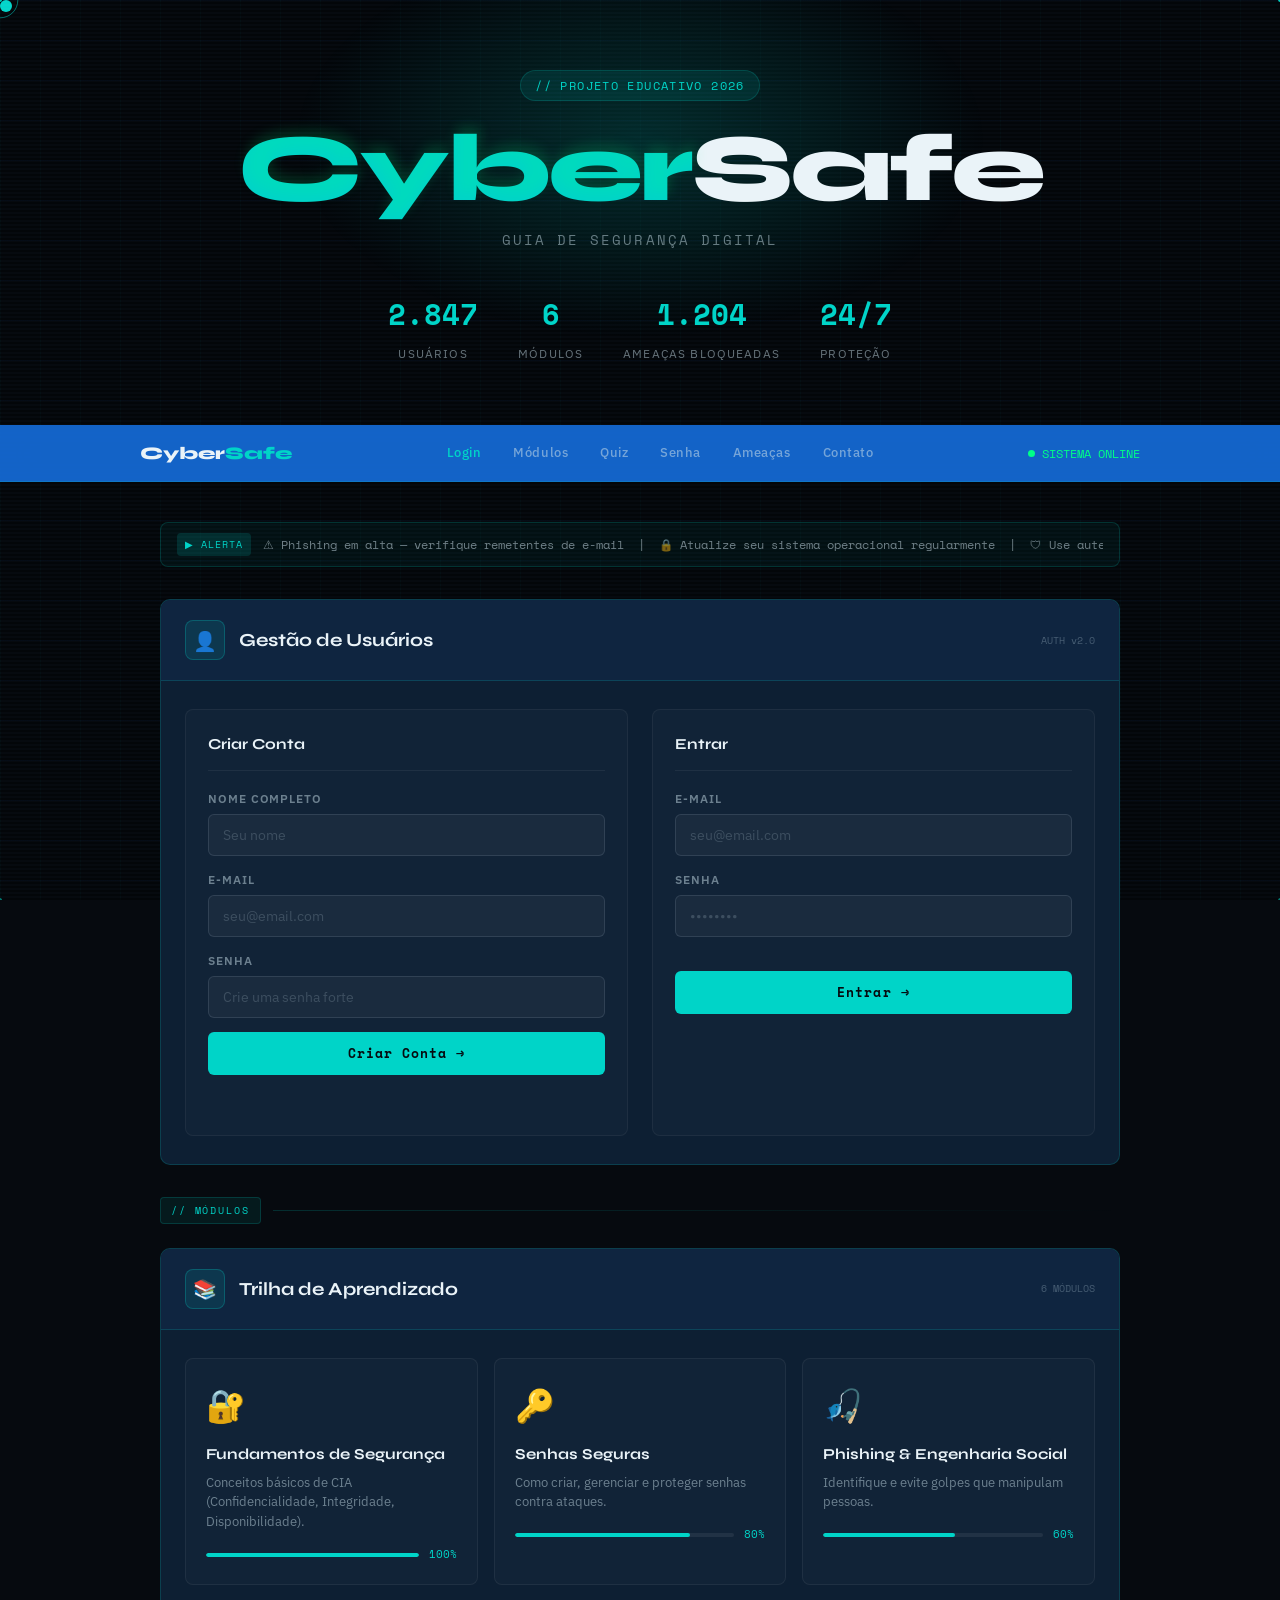
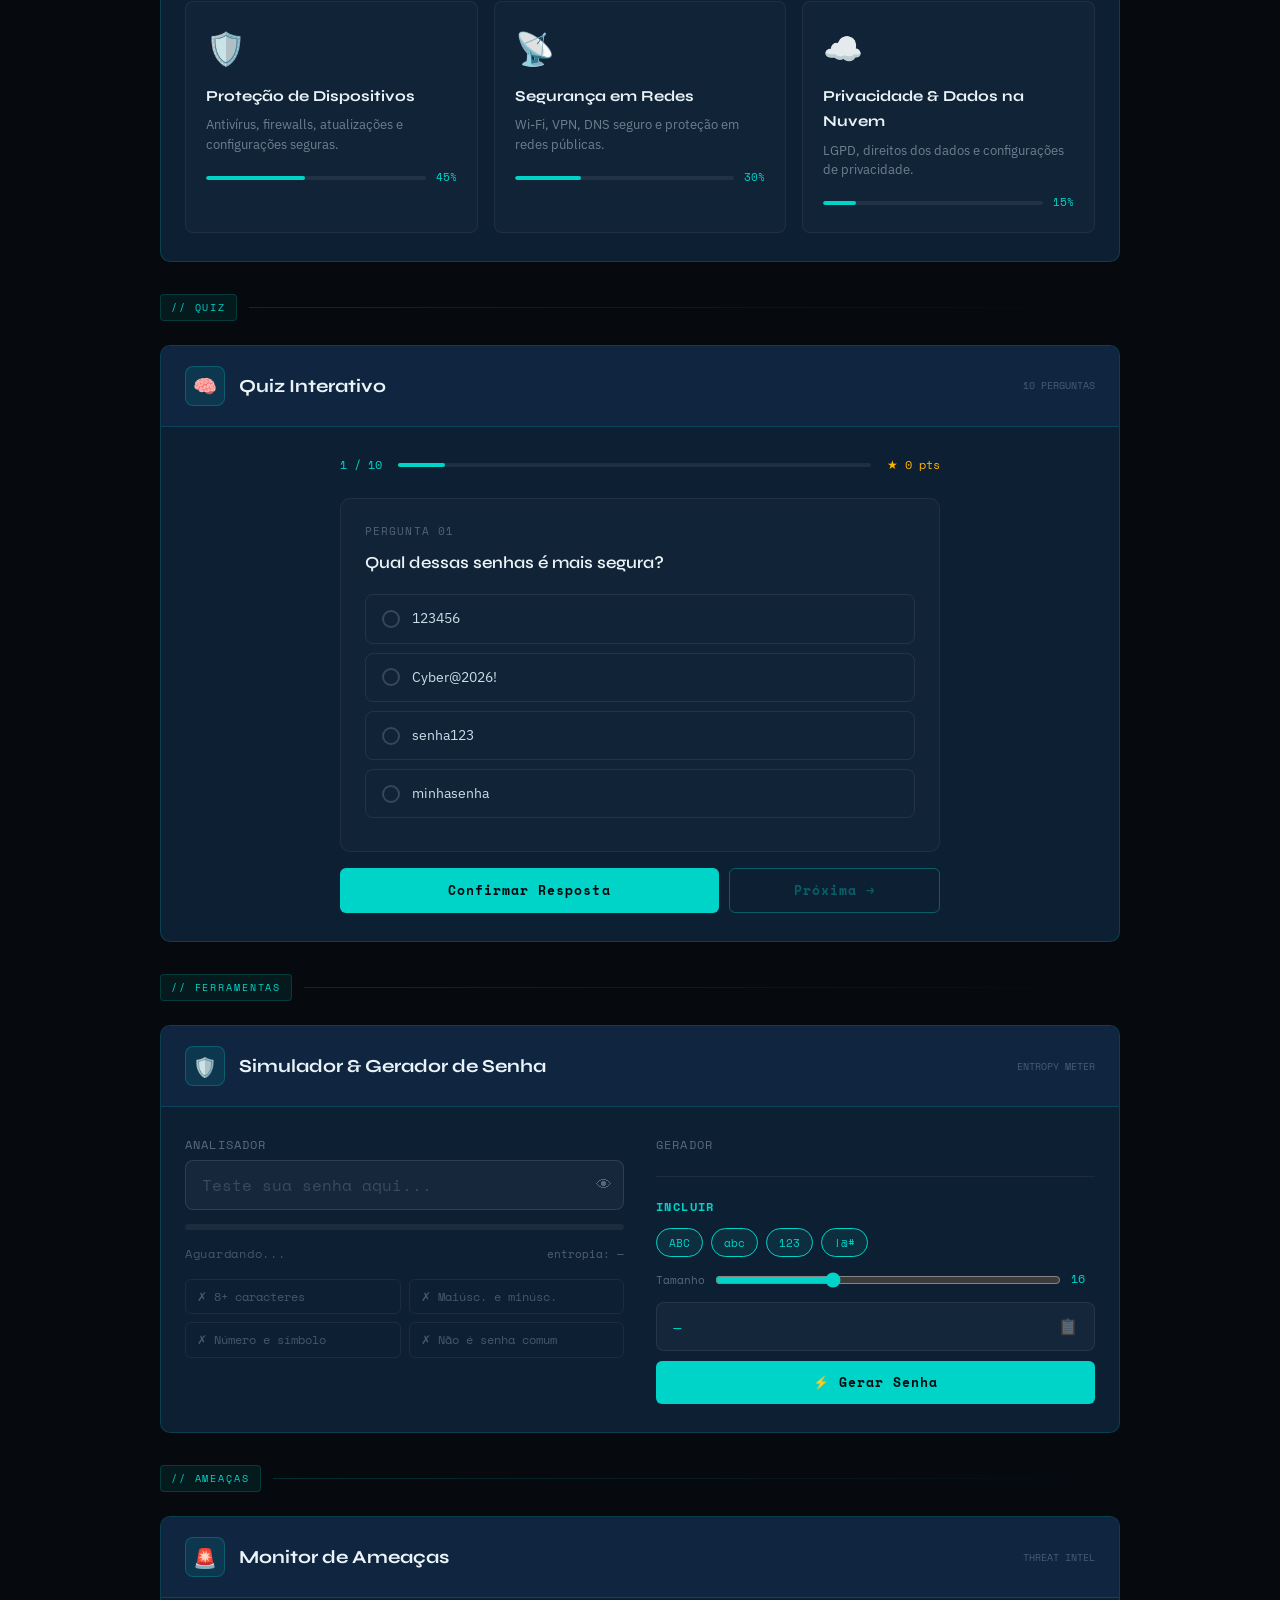
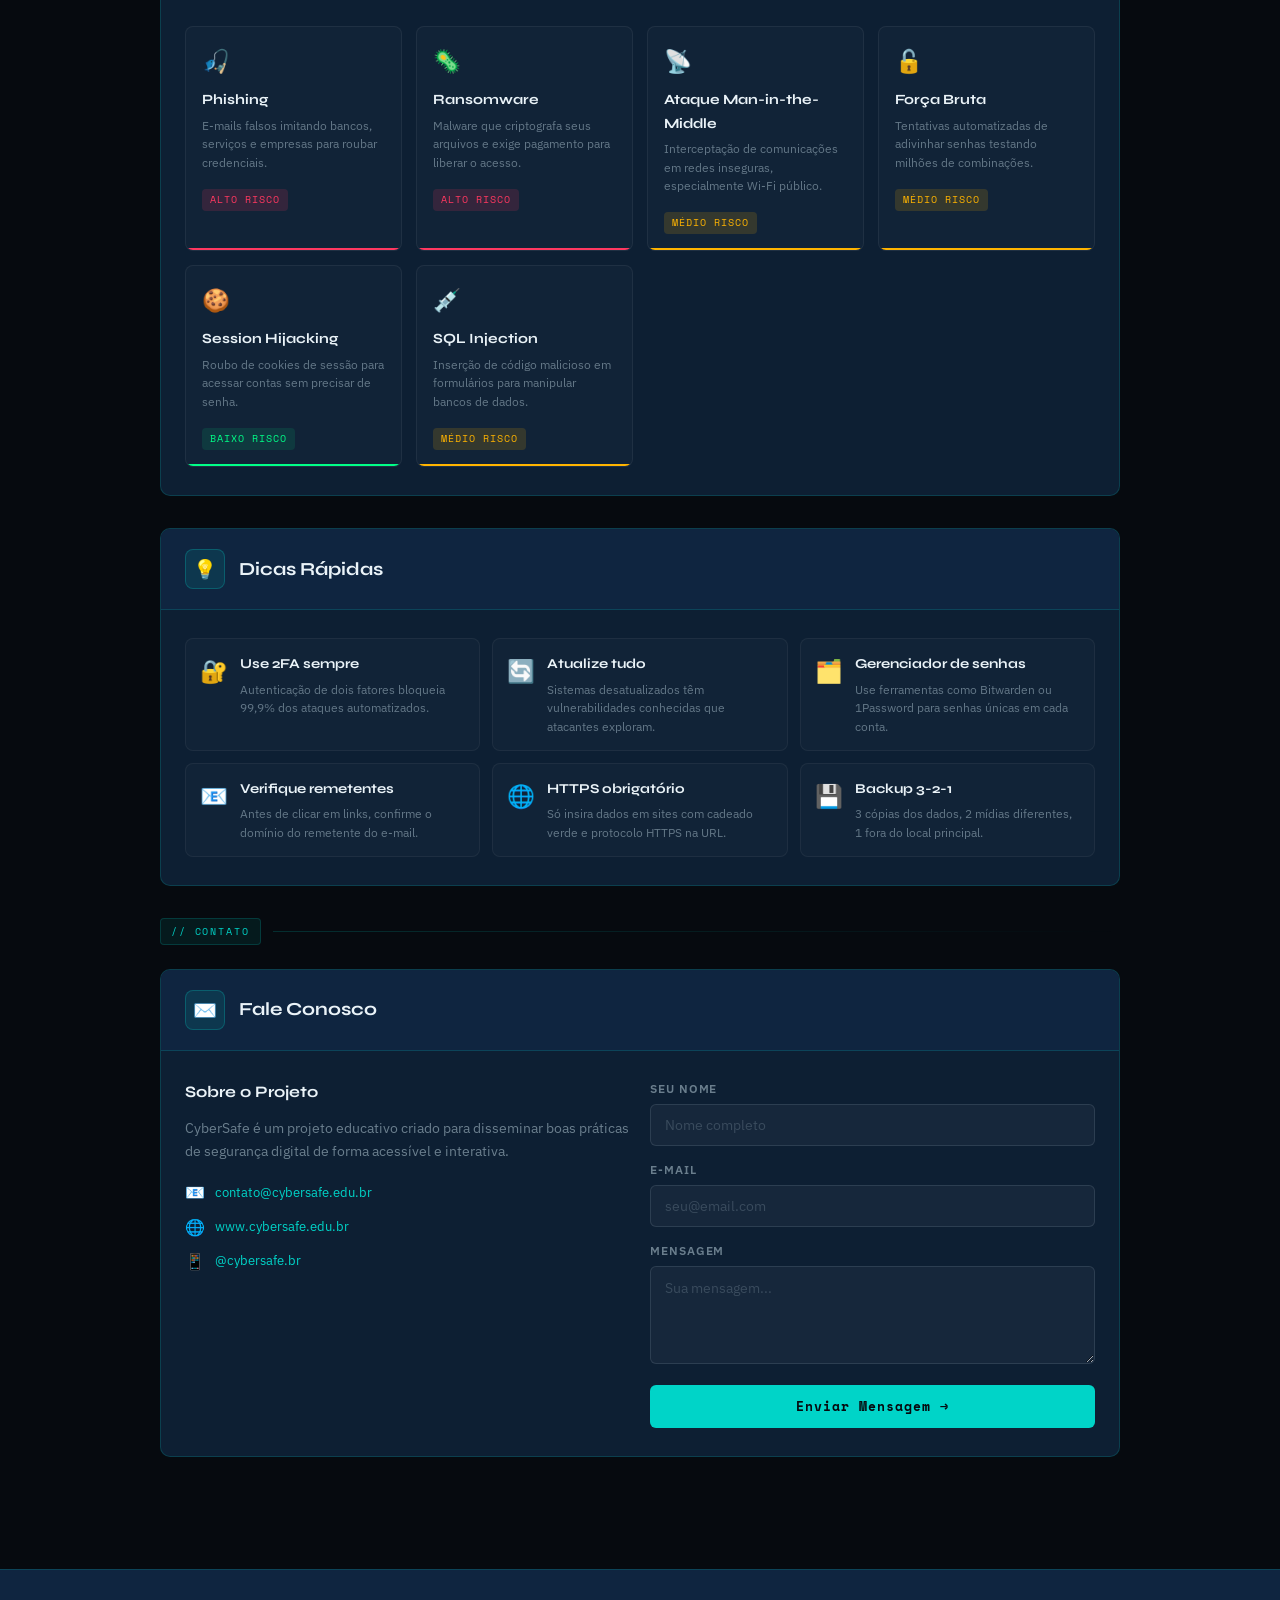
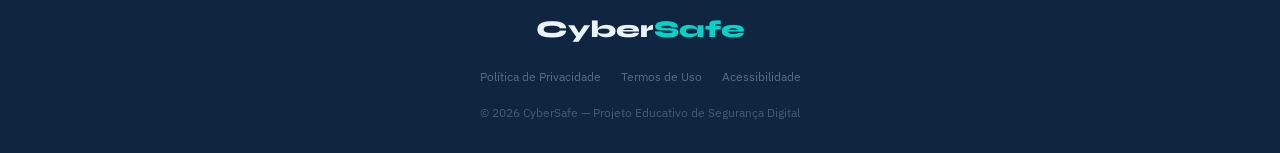
==== commit bcf95a32: "Update index.html" ====
--- a/index.html
+++ b/index.html
@@ -437,5 +437,6 @@
 </footer>
 
 <script src="script.js"></script>
+<script src="db.js"></script>
 </body>
 </html>
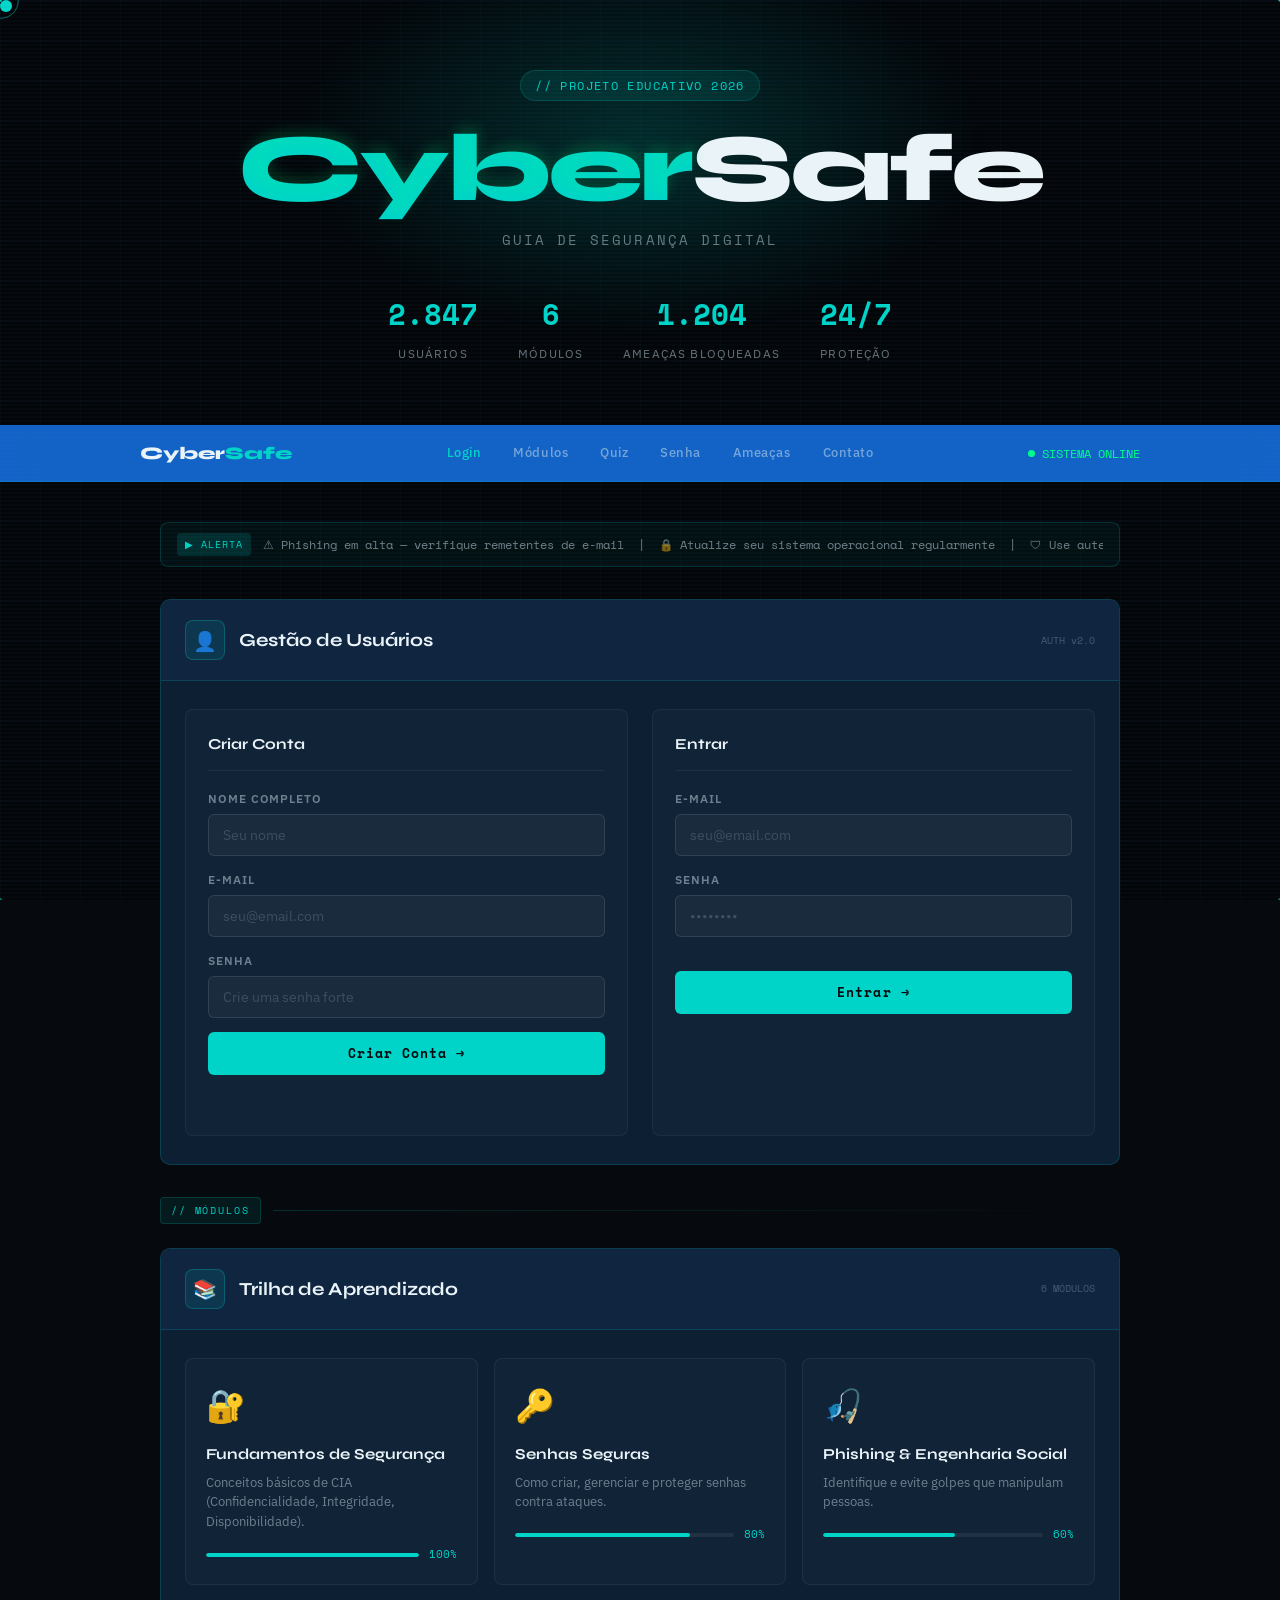
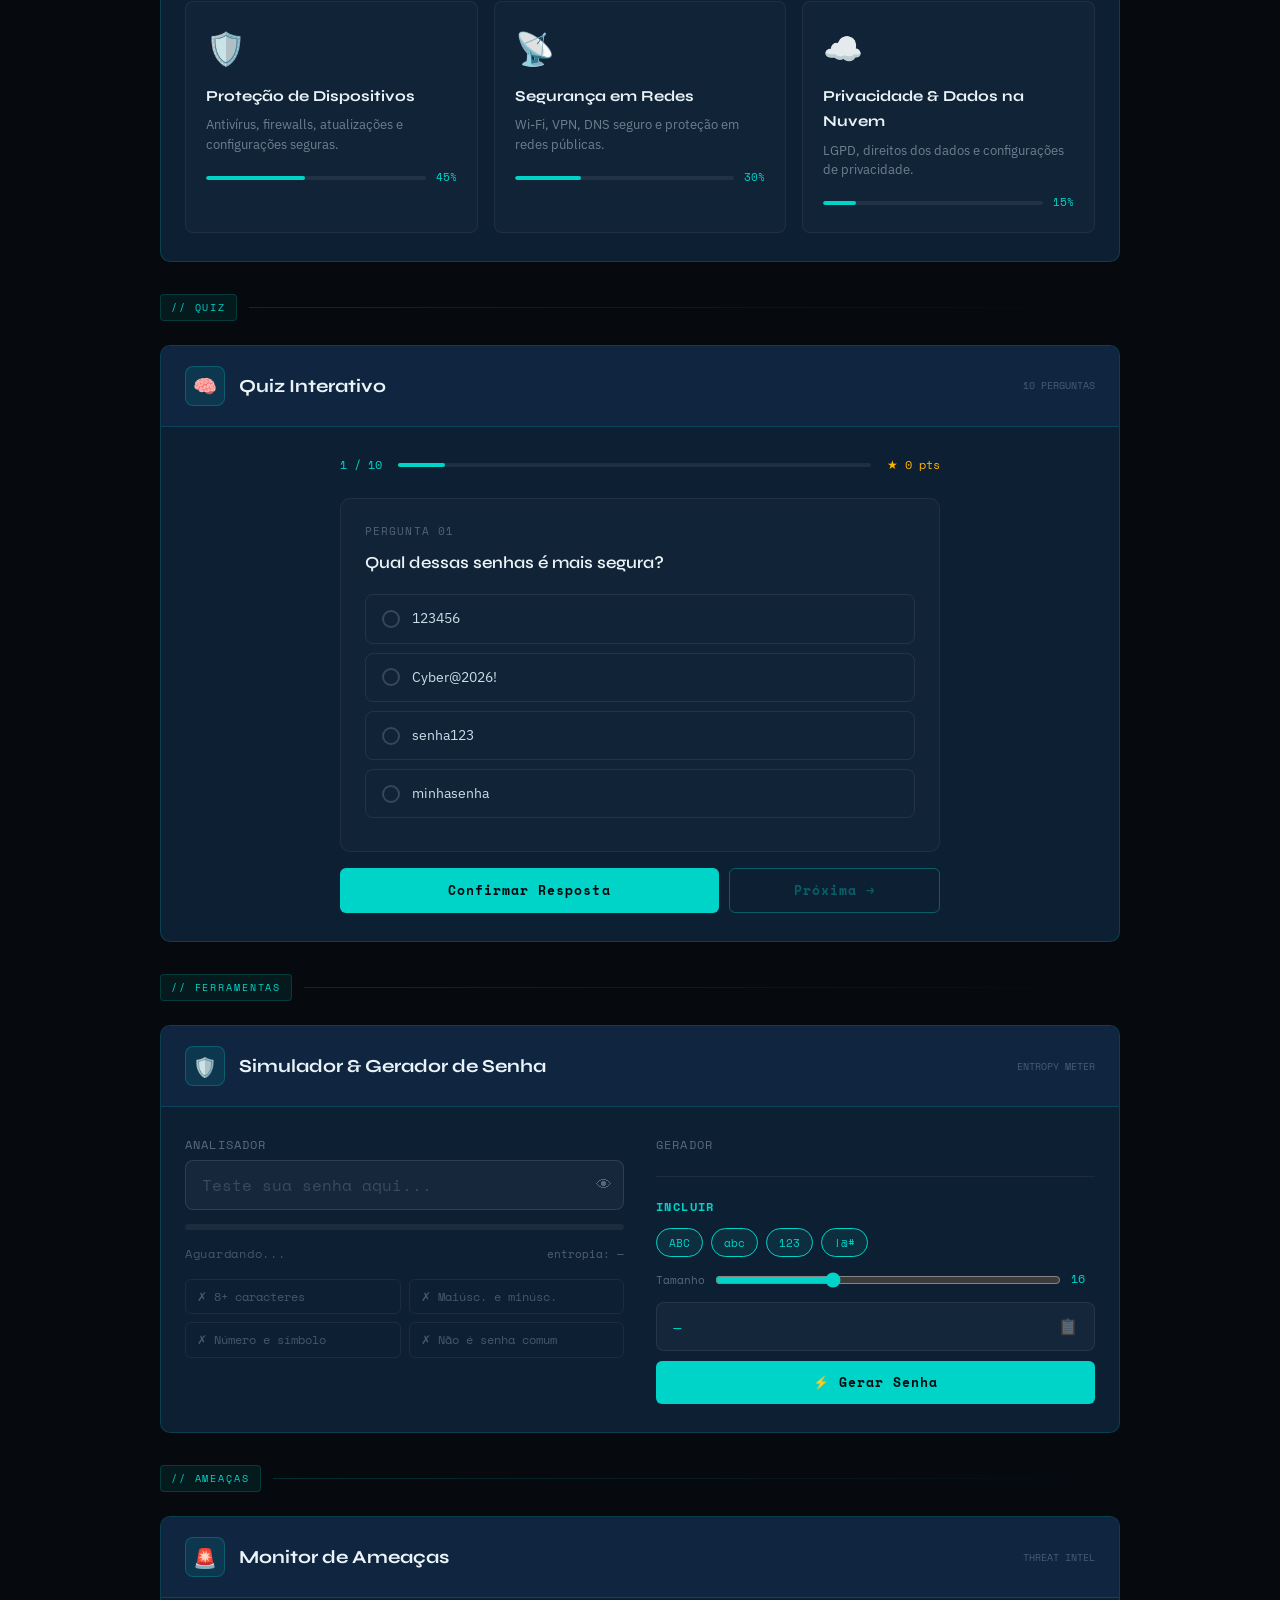
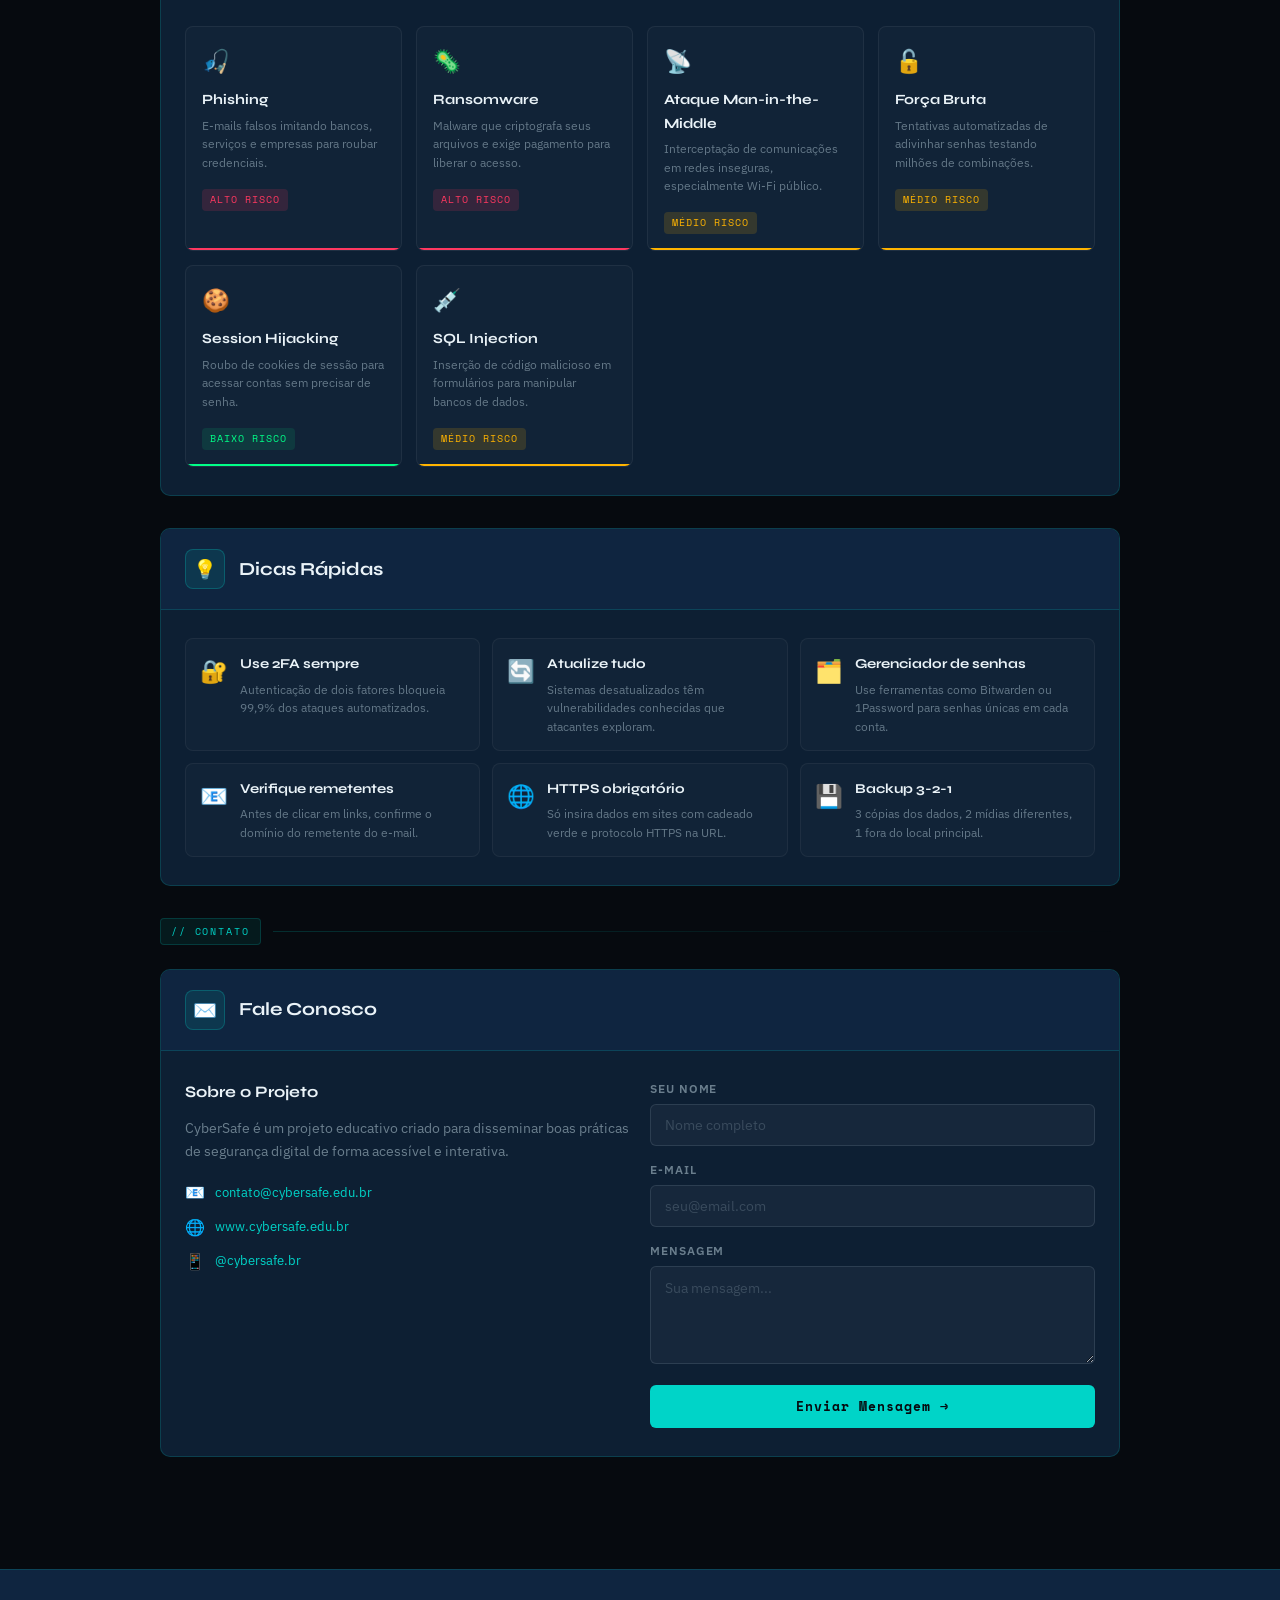
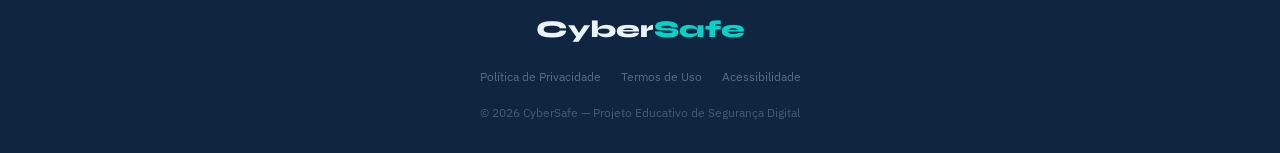
==== commit d898e342: "Update index.html" ====
--- a/index.html
+++ b/index.html
@@ -438,5 +438,6 @@
 
 <script src="script.js"></script>
 <script src="db.js"></script>
+<script src="controller.js"></script>
 </body>
 </html>
